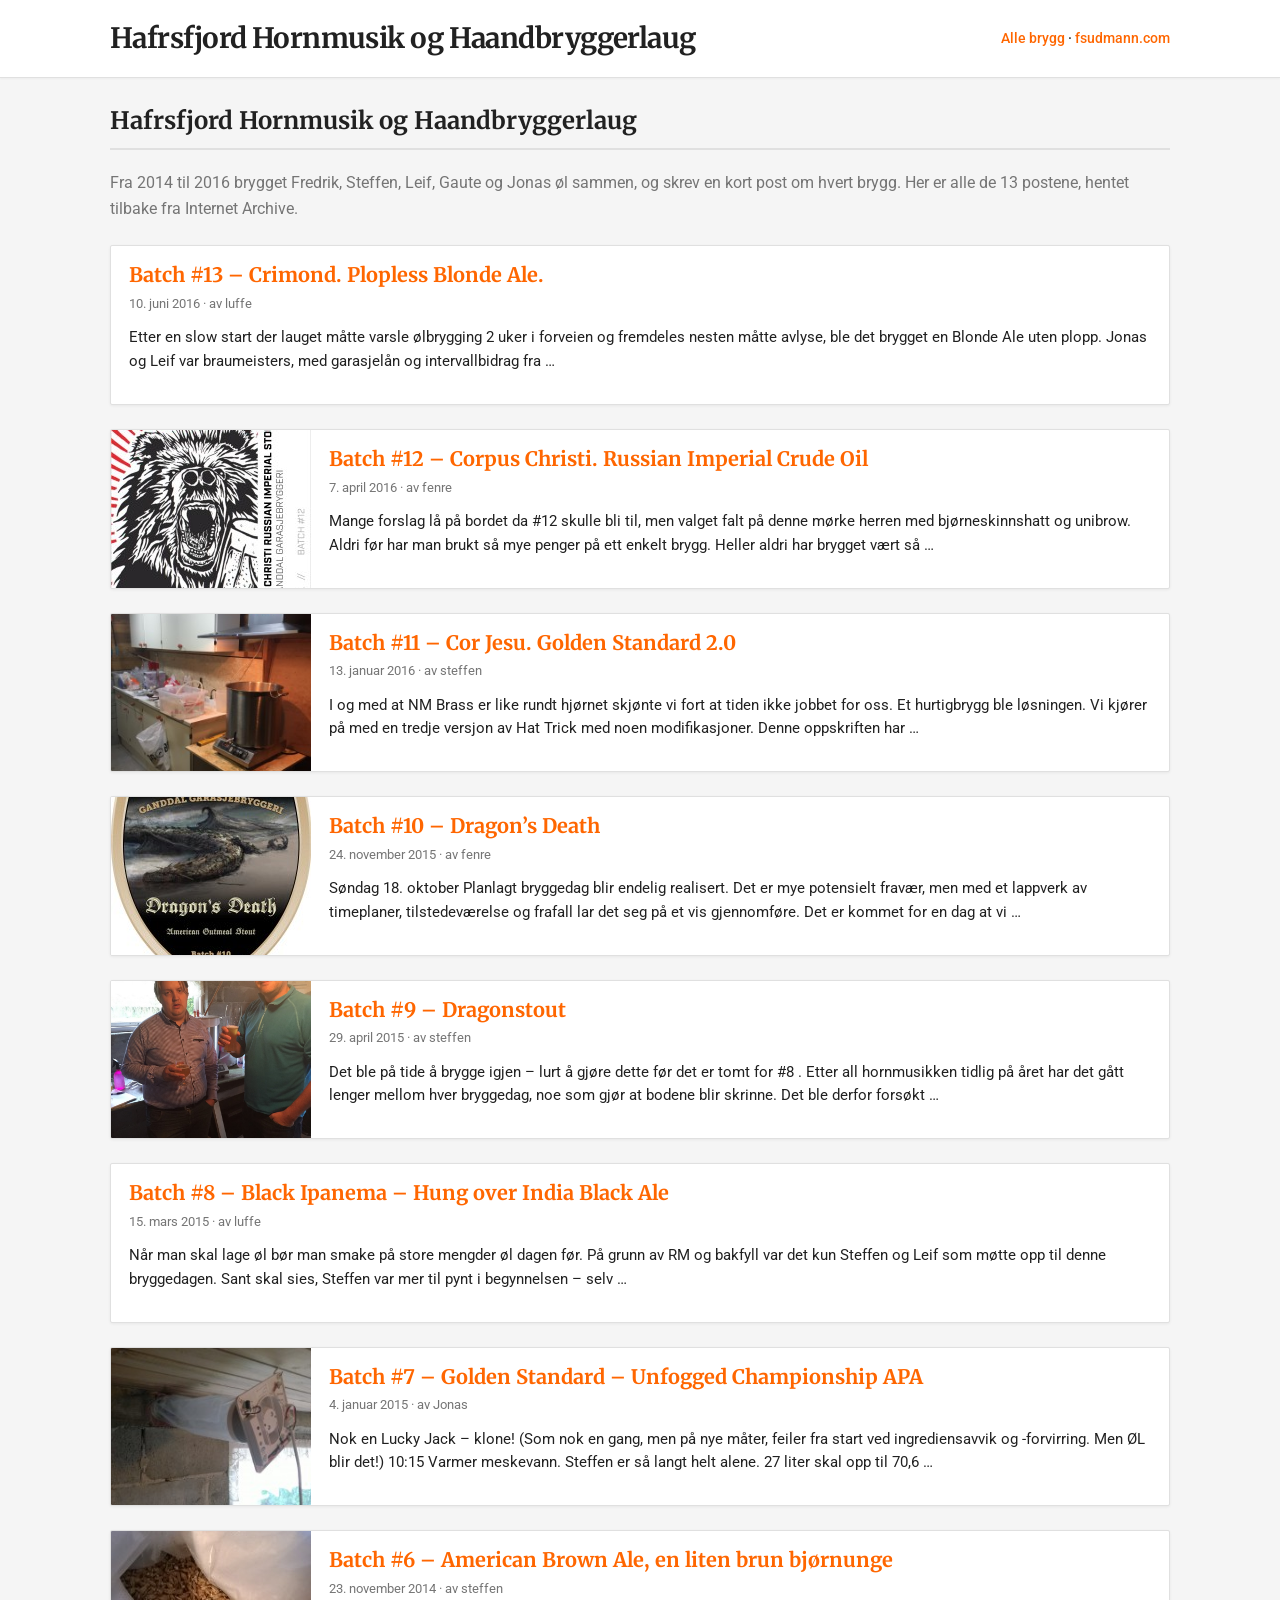
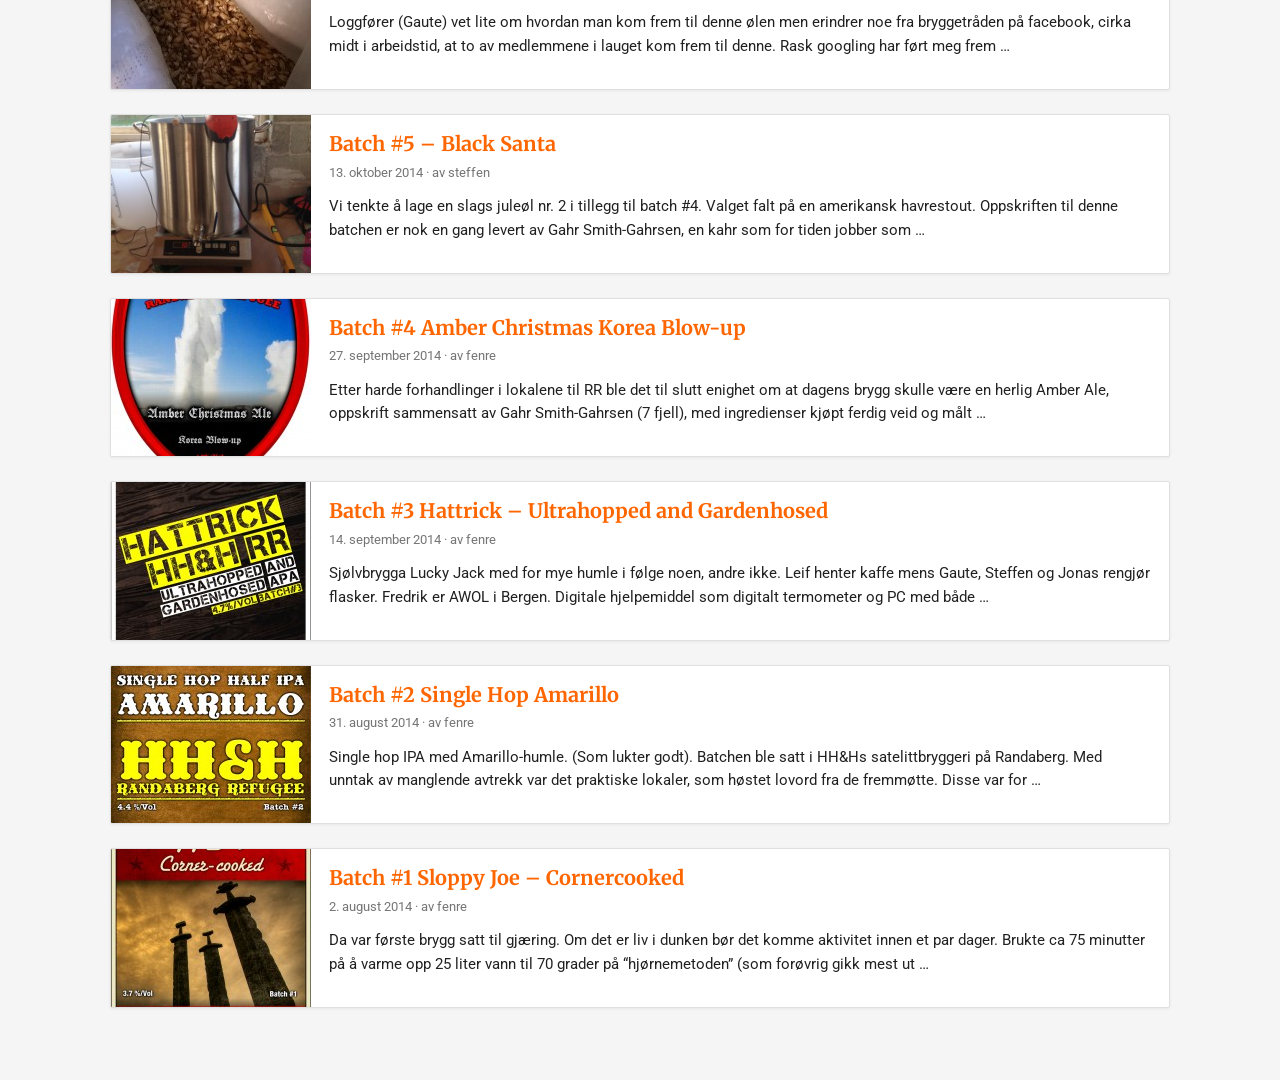
==== index.html @ 7d218923 "Bryggeloggen fra hhogh.no, hentet fra Internet Archive Co-Authored-By: Claude Opus 5.5 <noreply@anth" ====
<!DOCTYPE html>
<html lang="nb">
<head>
  <meta charset="utf-8">
  <meta name="viewport" content="width=device-width, initial-scale=1">
  <title>Hafrsfjord Hornmusik og Haandbryggerlaug</title>
  <meta name="description" content="Bryggeloggen til Hafrsfjord Hornmusik og Haandbryggerlaug, 13 brygg fra 2014 til 2016.">
  <link rel="canonical" href="https://hhogh.no/">
  <meta property="og:site_name" content="Hafrsfjord Hornmusik og Haandbryggerlaug">
  <meta property="og:title" content="Hafrsfjord Hornmusik og Haandbryggerlaug">
  <meta property="og:description" content="Bryggeloggen til Hafrsfjord Hornmusik og Haandbryggerlaug, 13 brygg fra 2014 til 2016.">
  <meta property="og:url" content="https://hhogh.no/">
  <link rel="preconnect" href="https://fonts.googleapis.com">
  <link rel="preconnect" href="https://fonts.gstatic.com" crossorigin>
  <link href="https://fonts.googleapis.com/css2?family=Merriweather:wght@700&family=Roboto:ital,wght@0,400;0,500;0,700;1,400&display=swap" rel="stylesheet">
  <link rel="stylesheet" href="/style.css">
</head>
<body class="theme-blogger">
  <header class="site-header">
    <div class="site-header__inner">
    <a class="site-title" href="/">Hafrsfjord Hornmusik og Haandbryggerlaug</a>
    <div class="site-header__right">
      <nav class="site-nav" aria-label="Primary"><a href="/">Alle brygg</a> · <a href="https://www.fsudmann.com/">fsudmann.com</a></nav>
    </div>
    </div>
  </header>
  <main class="site-main" id="main">
<script>
  var m = location.search.match(/[?&]p=(\d+)/), map = {"4": "/batch-01-sloppy-joe/", "8": "/batch-02-single-hop-amarillo/", "10": "/batch-03-hattrick/", "13": "/batch-04-amber-christmas/", "33": "/batch-05-black-santa/", "73": "/batch-06-american-brown-ale/", "89": "/batch-07-golden-standard/", "116": "/batch-08-black-ipanema/", "128": "/batch-09-dragonstout/", "141": "/batch-10-dragons-death/", "146": "/batch-11-cor-jesu/", "170": "/batch-12-corpus-christi/", "183": "/batch-13-crimond/"};
  if (m && map[m[1]]) location.replace(map[m[1]]);
</script>
<section class="blogger-feed">
  <h1 class="blogger-feed__heading">Hafrsfjord Hornmusik og Haandbryggerlaug</h1>
  <p class="hhogh-intro">Fra 2014 til 2016 brygget Fredrik, Steffen, Leif, Gaute og Jonas øl sammen, og skrev en kort post om hvert brygg. Her er alle de 13 postene, hentet tilbake fra Internet Archive.</p>
  <article class="post-card">
    <div class="post-card__body">
      <h2 class="post-card__title"><a href="/batch-13-crimond/">Batch #13 – Crimond. Plopless Blonde Ale.</a></h2>
      <p class="post-card__meta"><time datetime="2016-06-10T22:09:03+00:00">10. juni 2016</time> · av luffe</p>
      <p class="post-card__snippet">Etter en slow start der lauget måtte varsle ølbrygging 2 uker i forveien og fremdeles nesten måtte avlyse, ble det brygget en Blonde Ale uten plopp. Jonas og Leif var braumeisters, med garasjelån og intervallbidrag fra …</p>
    </div>
  </article>
  <article class="post-card post-card--with-thumb">
    <a class="post-card__thumb-link" href="/batch-12-corpus-christi/" tabindex="-1" aria-hidden="true">
      <img class="post-card__thumb" src="/batch-12-corpus-christi/media/label.jpeg" alt="" width="320" height="200" loading="lazy" decoding="async">
    </a>
    <div class="post-card__body">
      <h2 class="post-card__title"><a href="/batch-12-corpus-christi/">Batch #12 – Corpus Christi. Russian Imperial Crude Oil</a></h2>
      <p class="post-card__meta"><time datetime="2016-04-07T12:52:10+00:00">7. april 2016</time> · av fenre</p>
      <p class="post-card__snippet">Mange forslag lå på bordet da #12 skulle bli til, men valget falt på denne mørke herren med bjørneskinnshatt og unibrow. Aldri før har man brukt så mye penger på ett enkelt brygg. Heller aldri har brygget vært så …</p>
    </div>
  </article>
  <article class="post-card post-card--with-thumb">
    <a class="post-card__thumb-link" href="/batch-11-cor-jesu/" tabindex="-1" aria-hidden="true">
      <img class="post-card__thumb" src="/batch-11-cor-jesu/media/IMG_1876-e1453113432481.jpg" alt="" width="320" height="200" loading="lazy" decoding="async">
    </a>
    <div class="post-card__body">
      <h2 class="post-card__title"><a href="/batch-11-cor-jesu/">Batch #11 – Cor Jesu. Golden Standard 2.0</a></h2>
      <p class="post-card__meta"><time datetime="2016-01-13T22:43:35+00:00">13. januar 2016</time> · av steffen</p>
      <p class="post-card__snippet">I og med at NM Brass er like rundt hjørnet skjønte vi fort at tiden ikke jobbet for oss. Et hurtigbrygg ble løsningen. Vi kjører på med en tredje versjon av Hat Trick med noen modifikasjoner. Denne oppskriften har …</p>
    </div>
  </article>
  <article class="post-card post-card--with-thumb">
    <a class="post-card__thumb-link" href="/batch-10-dragons-death/" tabindex="-1" aria-hidden="true">
      <img class="post-card__thumb" src="/batch-10-dragons-death/media/dragons_death.jpeg" alt="" width="320" height="200" loading="lazy" decoding="async">
    </a>
    <div class="post-card__body">
      <h2 class="post-card__title"><a href="/batch-10-dragons-death/">Batch #10 – Dragon’s Death</a></h2>
      <p class="post-card__meta"><time datetime="2015-11-24T10:33:35+00:00">24. november 2015</time> · av fenre</p>
      <p class="post-card__snippet">Søndag 18. oktober Planlagt bryggedag blir endelig realisert. Det er mye potensielt fravær, men med et lappverk av timeplaner, tilstedeværelse og frafall lar det seg på et vis gjennomføre. Det er kommet for en dag at vi …</p>
    </div>
  </article>
  <article class="post-card post-card--with-thumb">
    <a class="post-card__thumb-link" href="/batch-09-dragonstout/" tabindex="-1" aria-hidden="true">
      <img class="post-card__thumb" src="/batch-09-dragonstout/media/IMG_0611.jpg" alt="" width="320" height="200" loading="lazy" decoding="async">
    </a>
    <div class="post-card__body">
      <h2 class="post-card__title"><a href="/batch-09-dragonstout/">Batch #9 – Dragonstout</a></h2>
      <p class="post-card__meta"><time datetime="2015-04-29T20:42:29+00:00">29. april 2015</time> · av steffen</p>
      <p class="post-card__snippet">Det ble på tide å brygge igjen – lurt å gjøre dette før det er tomt for #8 . Etter all hornmusikken tidlig på året har det gått lenger mellom hver bryggedag, noe som gjør at bodene blir skrinne. Det ble derfor forsøkt …</p>
    </div>
  </article>
  <article class="post-card">
    <div class="post-card__body">
      <h2 class="post-card__title"><a href="/batch-08-black-ipanema/">Batch #8 – Black Ipanema – Hung over India Black Ale</a></h2>
      <p class="post-card__meta"><time datetime="2015-03-15T13:12:38+00:00">15. mars 2015</time> · av luffe</p>
      <p class="post-card__snippet">Når man skal lage øl bør man smake på store mengder øl dagen før. På grunn av RM og bakfyll var det kun Steffen og Leif som møtte opp til denne bryggedagen. Sant skal sies, Steffen var mer til pynt i begynnelsen – selv …</p>
    </div>
  </article>
  <article class="post-card post-card--with-thumb">
    <a class="post-card__thumb-link" href="/batch-07-golden-standard/" tabindex="-1" aria-hidden="true">
      <img class="post-card__thumb" src="/batch-07-golden-standard/media/Avtrekk.jpg" alt="" width="320" height="200" loading="lazy" decoding="async">
    </a>
    <div class="post-card__body">
      <h2 class="post-card__title"><a href="/batch-07-golden-standard/">Batch #7 – Golden Standard – Unfogged Championship APA</a></h2>
      <p class="post-card__meta"><time datetime="2015-01-04T09:31:07+00:00">4. januar 2015</time> · av Jonas</p>
      <p class="post-card__snippet">Nok en Lucky Jack – klone! (Som nok en gang, men på nye måter, feiler fra start ved ingrediensavvik og -forvirring. Men ØL blir det!) 10:15 Varmer meskevann. Steffen er så langt helt alene. 27 liter skal opp til 70,6 …</p>
    </div>
  </article>
  <article class="post-card post-card--with-thumb">
    <a class="post-card__thumb-link" href="/batch-06-american-brown-ale/" tabindex="-1" aria-hidden="true">
      <img class="post-card__thumb" src="/batch-06-american-brown-ale/media/malt.jpg" alt="" width="320" height="200" loading="lazy" decoding="async">
    </a>
    <div class="post-card__body">
      <h2 class="post-card__title"><a href="/batch-06-american-brown-ale/">Batch #6 – American Brown Ale, en liten brun bjørnunge</a></h2>
      <p class="post-card__meta"><time datetime="2014-11-23T21:07:23+00:00">23. november 2014</time> · av steffen</p>
      <p class="post-card__snippet">Loggfører (Gaute) vet lite om hvordan man kom frem til denne ølen men erindrer noe fra bryggetråden på facebook, cirka midt i arbeidstid, at to av medlemmene i lauget kom frem til denne. Rask googling har ført meg frem …</p>
    </div>
  </article>
  <article class="post-card post-card--with-thumb">
    <a class="post-card__thumb-link" href="/batch-05-black-santa/" tabindex="-1" aria-hidden="true">
      <img class="post-card__thumb" src="/batch-05-black-santa/media/bilde-3-1-e1413370282871.jpg" alt="" width="320" height="200" loading="lazy" decoding="async">
    </a>
    <div class="post-card__body">
      <h2 class="post-card__title"><a href="/batch-05-black-santa/">Batch #5 – Black Santa</a></h2>
      <p class="post-card__meta"><time datetime="2014-10-13T11:59:19+00:00">13. oktober 2014</time> · av steffen</p>
      <p class="post-card__snippet">Vi tenkte å lage en slags juleøl nr. 2 i tillegg til batch #4. Valget falt på en amerikansk havrestout. Oppskriften til denne batchen er nok en gang levert av Gahr Smith-Gahrsen, en kahr som for tiden jobber som …</p>
    </div>
  </article>
  <article class="post-card post-card--with-thumb">
    <a class="post-card__thumb-link" href="/batch-04-amber-christmas/" tabindex="-1" aria-hidden="true">
      <img class="post-card__thumb" src="/batch-04-amber-christmas/media/BeerLabel_Batch04.jpg" alt="" width="320" height="200" loading="lazy" decoding="async">
    </a>
    <div class="post-card__body">
      <h2 class="post-card__title"><a href="/batch-04-amber-christmas/">Batch #4 Amber Christmas Korea Blow-up</a></h2>
      <p class="post-card__meta"><time datetime="2014-09-27T18:01:19+00:00">27. september 2014</time> · av fenre</p>
      <p class="post-card__snippet">Etter harde forhandlinger i lokalene til RR ble det til slutt enighet om at dagens brygg skulle være en herlig Amber Ale, oppskrift sammensatt av Gahr Smith-Gahrsen (7 fjell), med ingredienser kjøpt ferdig veid og målt …</p>
    </div>
  </article>
  <article class="post-card post-card--with-thumb">
    <a class="post-card__thumb-link" href="/batch-03-hattrick/" tabindex="-1" aria-hidden="true">
      <img class="post-card__thumb" src="/batch-03-hattrick/media/BeerLabel_Batch03.jpg" alt="" width="320" height="200" loading="lazy" decoding="async">
    </a>
    <div class="post-card__body">
      <h2 class="post-card__title"><a href="/batch-03-hattrick/">Batch #3 Hattrick – Ultrahopped and Gardenhosed</a></h2>
      <p class="post-card__meta"><time datetime="2014-09-14T18:00:22+00:00">14. september 2014</time> · av fenre</p>
      <p class="post-card__snippet">Sjølvbrygga Lucky Jack med for mye humle i følge noen, andre ikke. Leif henter kaffe mens Gaute, Steffen og Jonas rengjør flasker. Fredrik er AWOL i Bergen. Digitale hjelpemiddel som digitalt termometer og PC med både …</p>
    </div>
  </article>
  <article class="post-card post-card--with-thumb">
    <a class="post-card__thumb-link" href="/batch-02-single-hop-amarillo/" tabindex="-1" aria-hidden="true">
      <img class="post-card__thumb" src="/batch-02-single-hop-amarillo/media/BeerLabel_Batch02.jpg" alt="" width="320" height="200" loading="lazy" decoding="async">
    </a>
    <div class="post-card__body">
      <h2 class="post-card__title"><a href="/batch-02-single-hop-amarillo/">Batch #2 Single Hop Amarillo</a></h2>
      <p class="post-card__meta"><time datetime="2014-08-31T16:32:23+00:00">31. august 2014</time> · av fenre</p>
      <p class="post-card__snippet">Single hop IPA med Amarillo-humle. (Som lukter godt). Batchen ble satt i HH&amp;Hs satelittbryggeri på Randaberg. Med unntak av manglende avtrekk var det praktiske lokaler, som høstet lovord fra de fremmøtte. Disse var for …</p>
    </div>
  </article>
  <article class="post-card post-card--with-thumb">
    <a class="post-card__thumb-link" href="/batch-01-sloppy-joe/" tabindex="-1" aria-hidden="true">
      <img class="post-card__thumb" src="/batch-01-sloppy-joe/media/BeerLabel_Batch01.jpg" alt="" width="320" height="200" loading="lazy" decoding="async">
    </a>
    <div class="post-card__body">
      <h2 class="post-card__title"><a href="/batch-01-sloppy-joe/">Batch #1 Sloppy Joe – Cornercooked</a></h2>
      <p class="post-card__meta"><time datetime="2014-08-02T20:29:43+02:00">2. august 2014</time> · av fenre</p>
      <p class="post-card__snippet">Da var første brygg satt til gjæring. Om det er liv i dunken bør det komme aktivitet innen et par dager. Brukte ca 75 minutter på å varme opp 25 liter vann til 70 grader på “hjørnemetoden” (som forøvrig gikk mest ut …</p>
    </div>
  </article>
</section>
  </main>
</body>
</html>
---- style.css ----
/* Blogger-inspired layout (Contempo / classic): light, orange links, card feed */

.theme-blogger {
  color-scheme: light;
}

:root {
  --blogger-bg: #f5f5f5;
  --blogger-paper: #ffffff;
  --blogger-fg: #212121;
  --blogger-muted: #757575;
  --blogger-border: #e0e0e0;
  /* Classic Blogger link orange */
  --blogger-link: #ff6600;
  --blogger-link-hover: #e65100;
  --blogger-header-bg: #ffffff;
  --font-body: "Roboto", "Segoe UI", Arial, Helvetica, sans-serif;
  --font-heading: "Merriweather", Georgia, "Times New Roman", serif;
  line-height: 1.6;
  font-family: var(--font-body);
  font-size: 16px;
}

* {
  box-sizing: border-box;
}

.skip-link {
  position: absolute;
  left: -9999px;
  z-index: 999;
  padding: 0.5rem 1rem;
  background: var(--blogger-link);
  color: #fff;
  font-weight: 600;
  text-decoration: none;
  border-radius: 0 0 4px 0;
}

.skip-link:focus {
  left: 0;
  top: 0;
}

body {
  margin: 0;
  background: var(--blogger-bg);
  color: var(--blogger-fg);
}

/* ——— Header (white bar like Blogger) ——— */
.site-header {
  background: var(--blogger-header-bg);
  border-bottom: 1px solid var(--blogger-border);
  box-shadow: 0 1px 2px rgba(0, 0, 0, 0.04);
}

.site-header__inner {
  max-width: 1100px;
  margin: 0 auto;
  padding: 1rem 1.25rem;
  display: flex;
  align-items: center;
  justify-content: space-between;
  gap: 1rem;
  flex-wrap: wrap;
}

.site-title {
  font-family: var(--font-heading);
  font-weight: 700;
  font-size: clamp(1.35rem, 4vw, 1.75rem);
  text-decoration: none;
  color: var(--blogger-fg);
  letter-spacing: -0.02em;
}

.site-title:hover {
  color: var(--blogger-link);
}

.site-header__right {
  display: flex;
  flex-wrap: wrap;
  align-items: center;
  gap: 0.75rem 1.25rem;
}

.lang-switch {
  margin: 0;
  font-size: 0.875rem;
}

.lang-switch__link {
  font-weight: 600;
  color: var(--blogger-link);
  text-decoration: none;
  padding: 0.25rem 0.6rem;
  border: 1px solid var(--blogger-border);
  border-radius: 2px;
  background: var(--blogger-paper);
}

.lang-switch__link:hover {
  background: #fff8f0;
  border-color: var(--blogger-link);
}

.site-nav {
  font-size: 0.9rem;
  font-weight: 500;
}

.site-nav a {
  color: var(--blogger-link);
  text-decoration: none;
}

.site-nav a:hover {
  text-decoration: underline;
  color: var(--blogger-link-hover);
}

/* ——— Main column ——— */
.site-main {
  max-width: 1100px;
  margin: 0 auto;
  padding: 1.5rem 1.25rem 3rem;
}

/* ——— Home: Blogger-style feed cards ——— */
.blogger-feed__heading {
  font-family: var(--font-heading);
  font-weight: 700;
  font-size: 1.5rem;
  margin: 0 0 1.25rem;
  color: var(--blogger-fg);
  border-bottom: 2px solid var(--blogger-border);
  padding-bottom: 0.5rem;
}

.post-card {
  display: grid;
  grid-template-columns: minmax(0, 1fr);
  gap: 0;
  background: var(--blogger-paper);
  border: 1px solid var(--blogger-border);
  border-radius: 2px;
  margin-bottom: 1.5rem;
  box-shadow: 0 1px 3px rgba(0, 0, 0, 0.06);
  overflow: hidden;
}

@media (min-width: 600px) {
  .post-card--with-thumb {
    grid-template-columns: 200px minmax(0, 1fr);
  }
}

.post-card__thumb-link {
  display: block;
  line-height: 0;
  background: #eee;
}

.post-card__thumb {
  width: 100%;
  height: 100%;
  min-height: 140px;
  max-height: 220px;
  object-fit: cover;
  aspect-ratio: 16 / 10;
}

.post-card__body {
  padding: 1rem 1.15rem 1.15rem;
}

.post-card__title {
  font-family: var(--font-heading);
  font-size: 1.25rem;
  font-weight: 700;
  line-height: 1.3;
  margin: 0 0 0.35rem;
}

.post-card__title a {
  color: var(--blogger-link);
  text-decoration: none;
}

.post-card__title a:hover {
  color: var(--blogger-link-hover);
  text-decoration: underline;
}

.post-card__meta {
  margin: 0 0 0.75rem;
  font-size: 0.8rem;
  color: var(--blogger-muted);
}

.post-card__snippet {
  margin: 0 0 0.75rem;
  font-size: 0.95rem;
  color: var(--blogger-fg);
  line-height: 1.55;
}

.post-card__footer {
  margin: 0;
}

.post-card__read-more {
  display: inline-block;
  font-weight: 700;
  font-size: 0.9rem;
  color: var(--blogger-link);
  text-decoration: none;
}

.post-card__read-more:hover {
  color: var(--blogger-link-hover);
  text-decoration: underline;
}

/* ——— Single post (white “paper” on gray like Blogger) ——— */
.blogger-post {
  background: var(--blogger-paper);
  border: 1px solid var(--blogger-border);
  border-radius: 2px;
  padding: 1.35rem 1.5rem 2rem;
  box-shadow: 0 1px 3px rgba(0, 0, 0, 0.06);
}

.post__header {
  margin-bottom: 1.5rem;
  padding-bottom: 1rem;
  border-bottom: 1px solid var(--blogger-border);
}

.post__title {
  font-family: var(--font-heading);
  font-size: clamp(1.5rem, 4vw, 2rem);
  line-height: 1.25;
  margin: 0 0 0.5rem;
  color: var(--blogger-fg);
}

.post__meta {
  margin: 0;
  font-size: 0.875rem;
  color: var(--blogger-muted);
}

.post__body {
  font-size: 1rem;
  line-height: 1.65;
}

.post__body :first-child {
  margin-top: 0;
}

.post__body h2,
.post__body h3 {
  font-family: var(--font-heading);
  font-weight: 700;
  margin: 1.5rem 0 0.5rem;
  color: var(--blogger-fg);
}

.post__body h2 {
  font-size: 1.35rem;
}

.post__body h3 {
  font-size: 1.15rem;
}

.post__body p {
  margin: 0.75rem 0;
}

.post__body ul {
  margin: 0.75rem 0;
  padding-left: 1.35rem;
}

.post__body li {
  margin: 0.25rem 0;
}

.post__body img {
  max-width: 100%;
  height: auto;
  border-radius: 2px;
  box-shadow: 0 1px 4px rgba(0, 0, 0, 0.08);
}

.post__body a {
  color: var(--blogger-link);
  font-weight: 500;
}

.post__body a:hover {
  color: var(--blogger-link-hover);
}

/* ——— Hafrsfjord Hornmusik og Haandbryggerlaug ——— */
.hhogh-intro { margin: 0 0 1.5rem; color: var(--blogger-muted); }
.hhogh-label { max-width: 320px; }
.hhogh-video { width: 100%; max-width: 580px; }
.hhogh-comments { margin-top: 2rem; padding-top: 1rem; border-top: 1px solid var(--blogger-border); }
.hhogh-comments h2 { font-family: var(--font-heading); font-size: 1.15rem; }
.hhogh-comment { margin: 1rem 0; }
.hhogh-comment--reply { margin-left: 1.5rem; }
.hhogh-comment__meta { margin: 0; font-size: 0.875rem; color: var(--blogger-muted); }
.hhogh-pager { display: flex; justify-content: space-between; gap: 1rem; margin-top: 2rem; font-size: 0.875rem; }
.post__body::after { content: ""; display: table; clear: both; }
.post__body .alignleft { float: left; max-width: 45%; height: auto; margin: 0.25rem 1rem 0.5rem 0; }
.post__body .alignright { float: right; max-width: 45%; height: auto; margin: 0.25rem 0 0.5rem 1rem; }
.post__body .aligncenter { display: block; margin: 0.75rem auto; }
@media (max-width: 600px) {
  .post__body .alignleft, .post__body .alignright { float: none; display: block; max-width: 100%; margin: 0.75rem 0; }
}
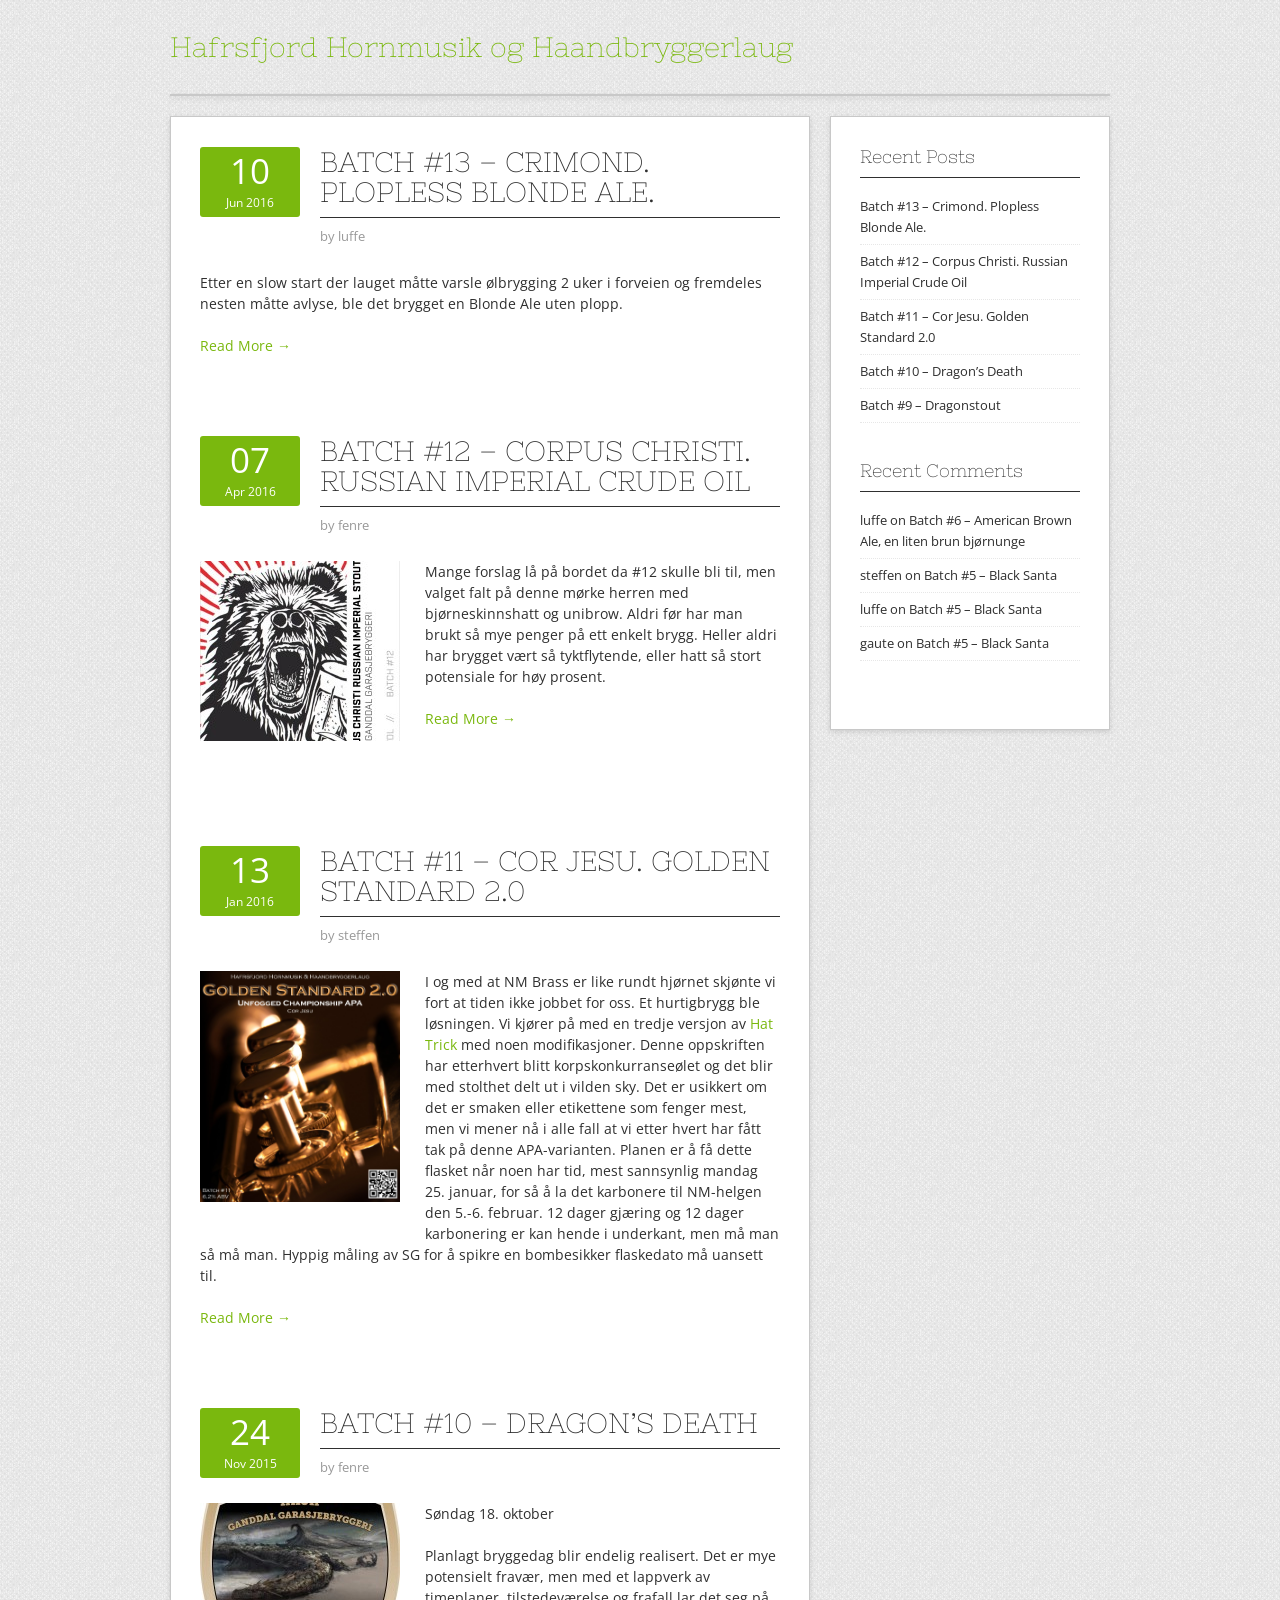
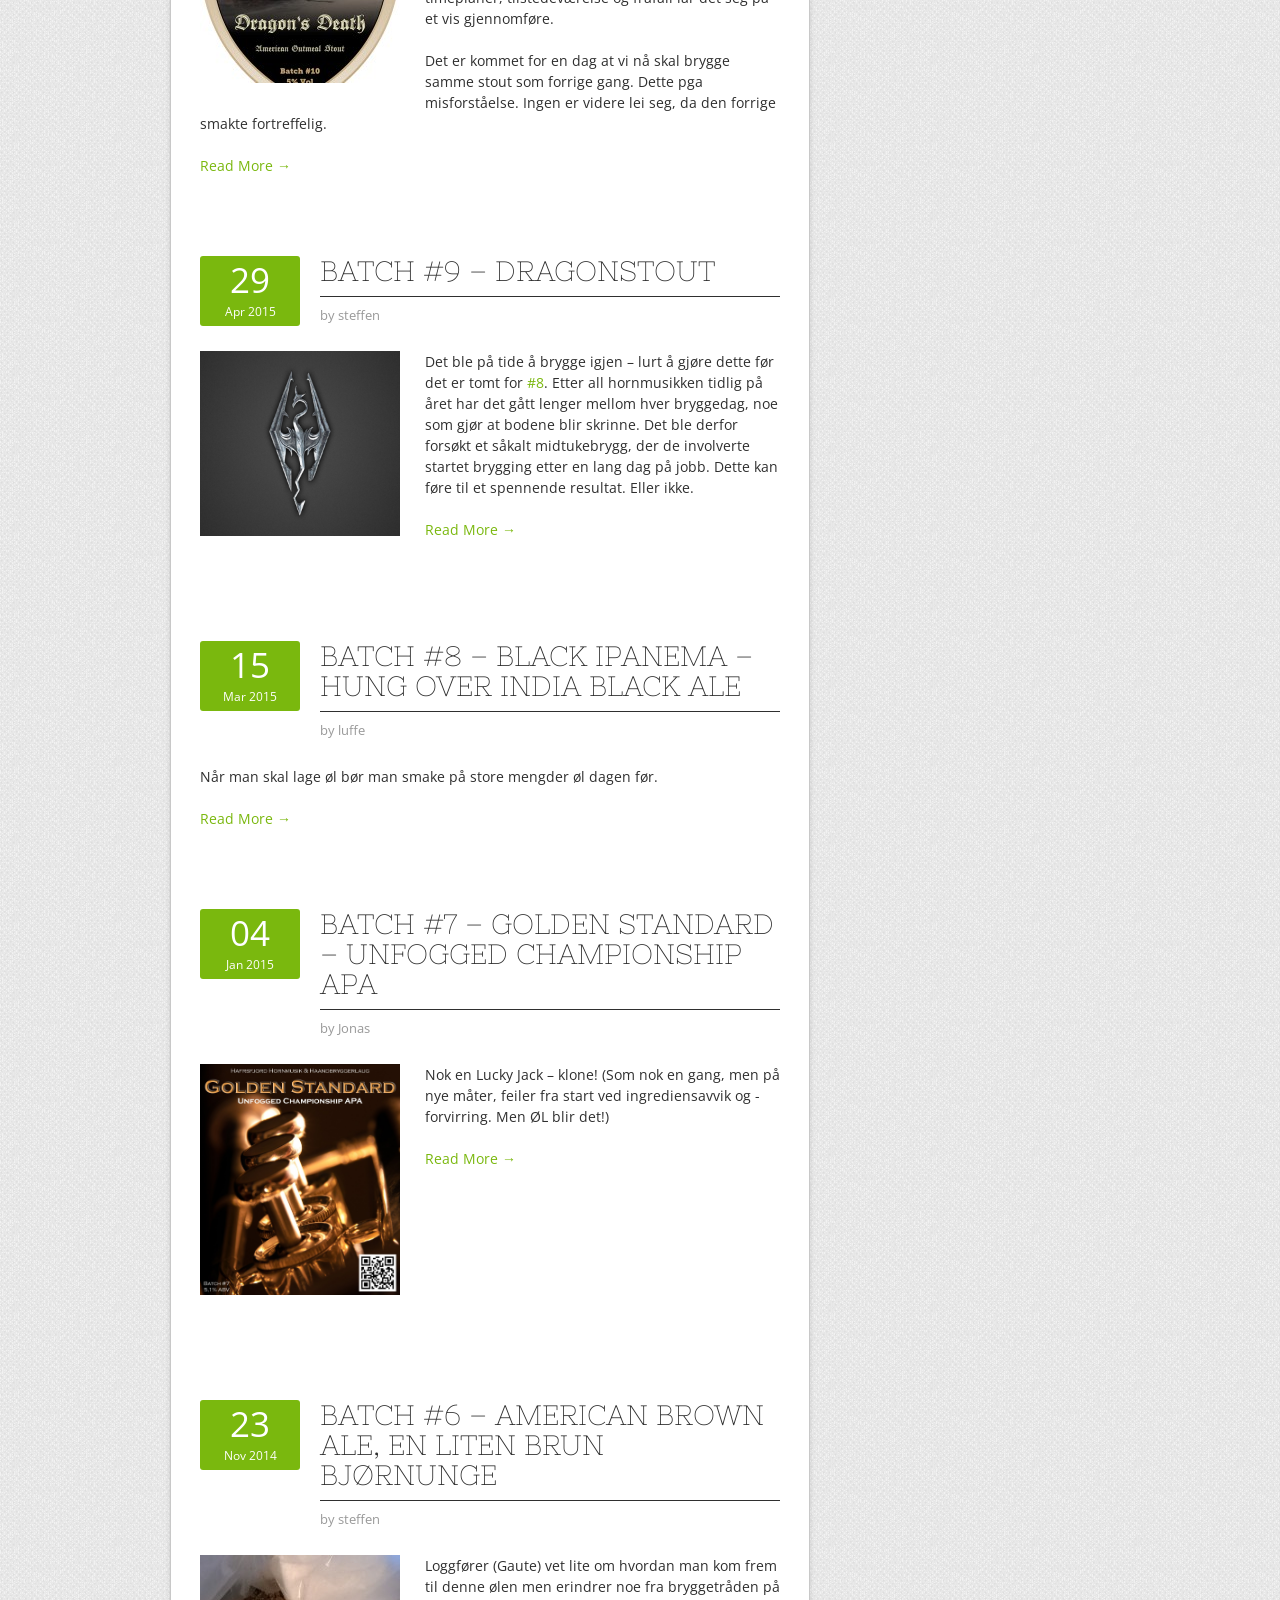
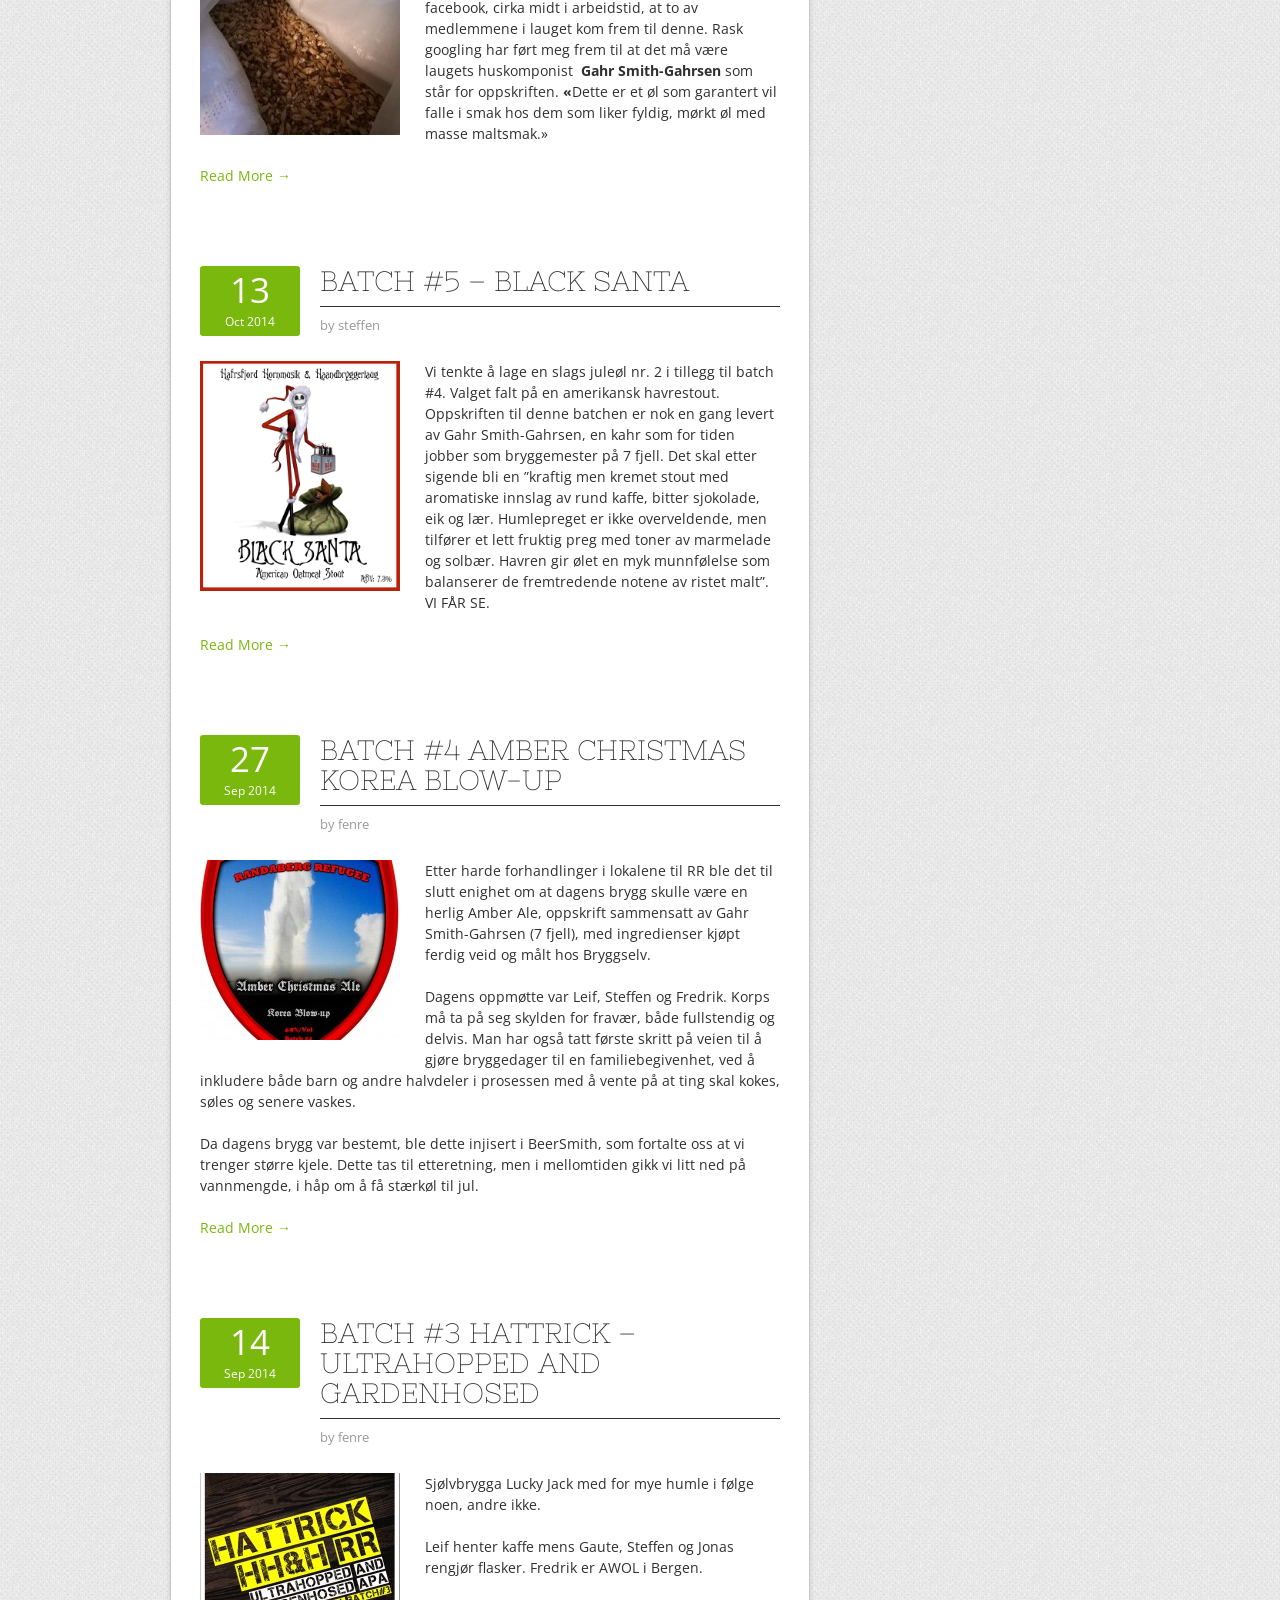
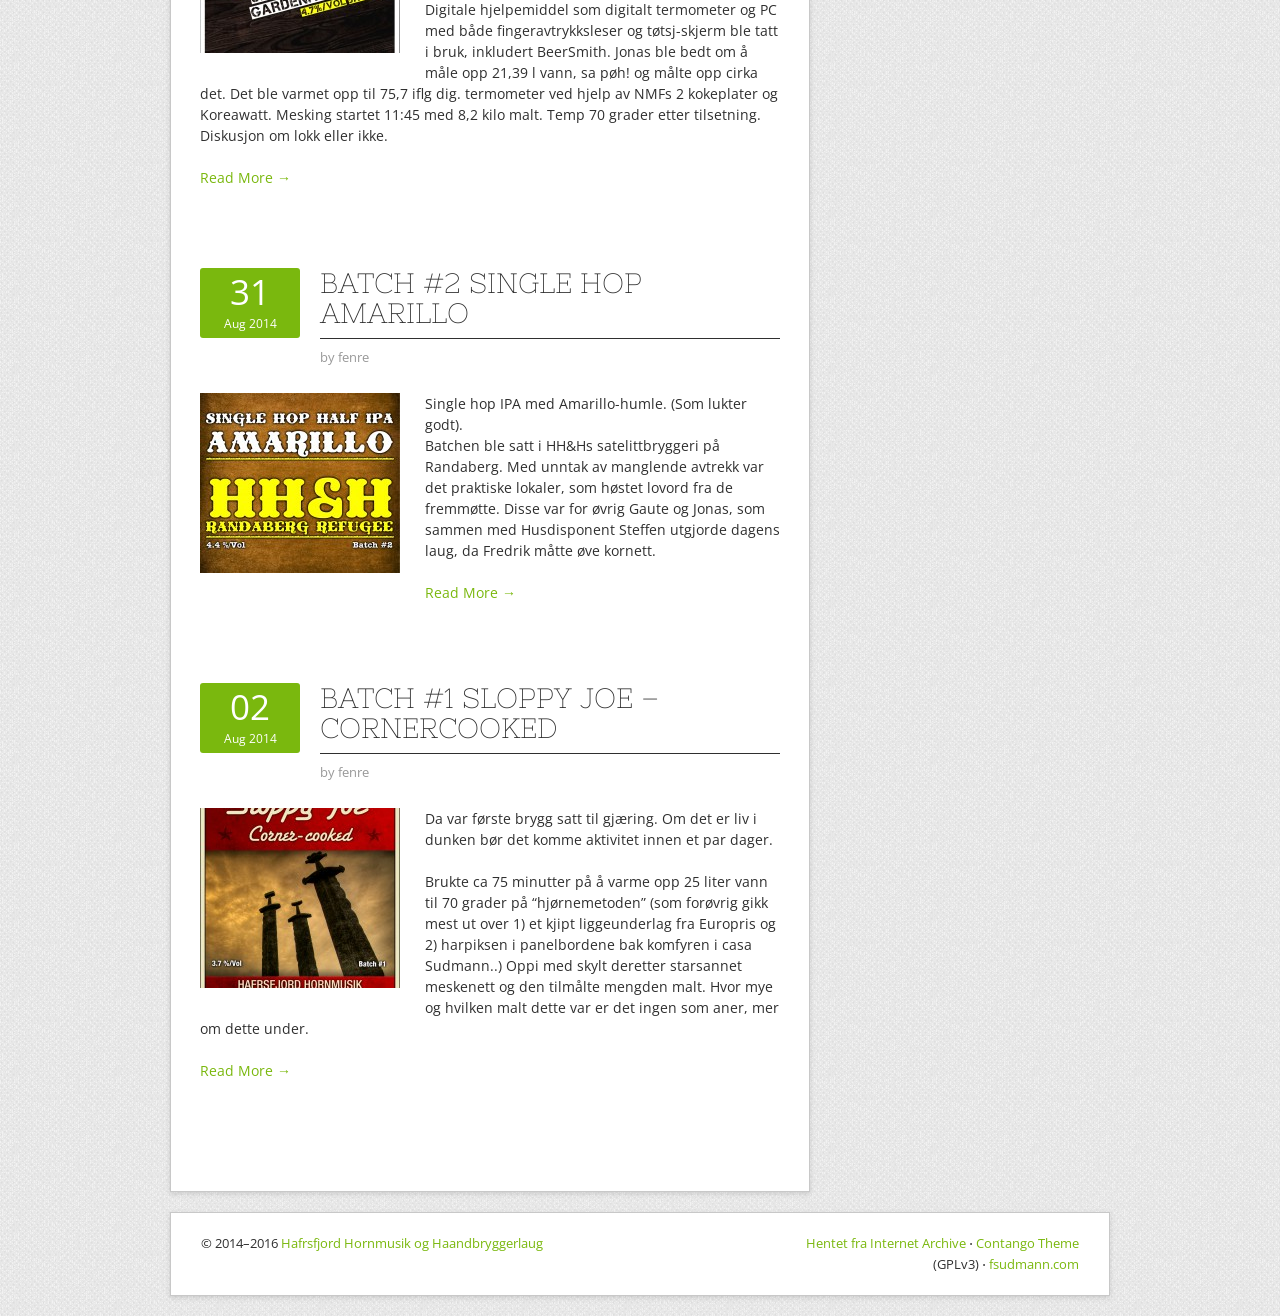
==== commit 5aa96b29: "Originalt utseende: Contango-temaet, datoblokker, sidekolonne og utdrag på forsiden Co-Authored-By: " ====
--- a/index.html
+++ b/index.html
@@ -1,162 +1,299 @@
 <!DOCTYPE html>
 <html lang="nb">
 <head>
-  <meta charset="utf-8">
-  <meta name="viewport" content="width=device-width, initial-scale=1">
-  <title>Hafrsfjord Hornmusik og Haandbryggerlaug</title>
-  <meta name="description" content="Bryggeloggen til Hafrsfjord Hornmusik og Haandbryggerlaug, 13 brygg fra 2014 til 2016.">
-  <link rel="canonical" href="https://hhogh.no/">
-  <meta property="og:site_name" content="Hafrsfjord Hornmusik og Haandbryggerlaug">
-  <meta property="og:title" content="Hafrsfjord Hornmusik og Haandbryggerlaug">
-  <meta property="og:description" content="Bryggeloggen til Hafrsfjord Hornmusik og Haandbryggerlaug, 13 brygg fra 2014 til 2016.">
-  <meta property="og:url" content="https://hhogh.no/">
-  <link rel="preconnect" href="https://fonts.googleapis.com">
-  <link rel="preconnect" href="https://fonts.gstatic.com" crossorigin>
-  <link href="https://fonts.googleapis.com/css2?family=Merriweather:wght@700&family=Roboto:ital,wght@0,400;0,500;0,700;1,400&display=swap" rel="stylesheet">
-  <link rel="stylesheet" href="/style.css">
+<meta charset="utf-8">
+<meta name="viewport" content="width=device-width, initial-scale=1">
+<title>Hafrsfjord Hornmusik og Haandbryggerlaug</title>
+<meta name="description" content="Bryggeloggen til Hafrsfjord Hornmusik og Haandbryggerlaug, 13 brygg fra 2014 til 2016.">
+<link rel="canonical" href="https://hhogh.no/">
+<meta property="og:site_name" content="Hafrsfjord Hornmusik og Haandbryggerlaug">
+<meta property="og:title" content="Hafrsfjord Hornmusik og Haandbryggerlaug">
+<meta property="og:description" content="Bryggeloggen til Hafrsfjord Hornmusik og Haandbryggerlaug, 13 brygg fra 2014 til 2016.">
+<meta property="og:url" content="https://hhogh.no/">
+<link href="https://fonts.googleapis.com/css?family=Open+Sans%7CNixie+One&display=swap" rel="stylesheet">
+<link rel="stylesheet" href="theme/960.css">
+<link rel="stylesheet" href="theme/contango.css">
+<link rel="stylesheet" href="theme/hhogh.css">
 </head>
-<body class="theme-blogger">
-  <header class="site-header">
-    <div class="site-header__inner">
-    <a class="site-title" href="/">Hafrsfjord Hornmusik og Haandbryggerlaug</a>
-    <div class="site-header__right">
-      <nav class="site-nav" aria-label="Primary"><a href="/">Alle brygg</a> · <a href="https://www.fsudmann.com/">fsudmann.com</a></nav>
-    </div>
+<body class="custom-background">
+<div id="page" class="wrapper hfeed site">
+  <header id="masthead" class="site-header">
+    <div class="container_16 clearfix">
+      <div class="grid_16">
+        <div id="headimg">
+          <div id="logo-text">
+            <span class="site-name"><a href="" rel="home">Hafrsfjord Hornmusik og Haandbryggerlaug</a></span>
+          </div>
+        </div>
+      </div>
     </div>
   </header>
-  <main class="site-main" id="main">
+  <div class="container_16 clearfix">
+    <nav id="site-navigation" class="grid_16 main-navigation"><div class="menu clearfix"></div></nav>
+  </div>
+  <div id="content" class="site-content clearfix">
+    <div class="container_16 clearfix">
+      <div class="grid_11">
+        <div id="primary" class="content-area">
+          <main id="main" class="site-main">
 <script>
-  var m = location.search.match(/[?&]p=(\d+)/), map = {"4": "/batch-01-sloppy-joe/", "8": "/batch-02-single-hop-amarillo/", "10": "/batch-03-hattrick/", "13": "/batch-04-amber-christmas/", "33": "/batch-05-black-santa/", "73": "/batch-06-american-brown-ale/", "89": "/batch-07-golden-standard/", "116": "/batch-08-black-ipanema/", "128": "/batch-09-dragonstout/", "141": "/batch-10-dragons-death/", "146": "/batch-11-cor-jesu/", "170": "/batch-12-corpus-christi/", "183": "/batch-13-crimond/"};
+  var m = location.search.match(/[?&]p=(\d+)/), map = {"4": "batch-01-sloppy-joe/", "8": "batch-02-single-hop-amarillo/", "10": "batch-03-hattrick/", "13": "batch-04-amber-christmas/", "33": "batch-05-black-santa/", "73": "batch-06-american-brown-ale/", "89": "batch-07-golden-standard/", "116": "batch-08-black-ipanema/", "128": "batch-09-dragonstout/", "141": "batch-10-dragons-death/", "146": "batch-11-cor-jesu/", "170": "batch-12-corpus-christi/", "183": "batch-13-crimond/"};
   if (m && map[m[1]]) location.replace(map[m[1]]);
 </script>
-<section class="blogger-feed">
-  <h1 class="blogger-feed__heading">Hafrsfjord Hornmusik og Haandbryggerlaug</h1>
-  <p class="hhogh-intro">Fra 2014 til 2016 brygget Fredrik, Steffen, Leif, Gaute og Jonas øl sammen, og skrev en kort post om hvert brygg. Her er alle de 13 postene, hentet tilbake fra Internet Archive.</p>
-  <article class="post-card">
-    <div class="post-card__body">
-      <h2 class="post-card__title"><a href="/batch-13-crimond/">Batch #13 – Crimond. Plopless Blonde Ale.</a></h2>
-      <p class="post-card__meta"><time datetime="2016-06-10T22:09:03+00:00">10. juni 2016</time> · av luffe</p>
-      <p class="post-card__snippet">Etter en slow start der lauget måtte varsle ølbrygging 2 uker i forveien og fremdeles nesten måtte avlyse, ble det brygget en Blonde Ale uten plopp. Jonas og Leif var braumeisters, med garasjelån og intervallbidrag fra …</p>
-    </div>
-  </article>
-  <article class="post-card post-card--with-thumb">
-    <a class="post-card__thumb-link" href="/batch-12-corpus-christi/" tabindex="-1" aria-hidden="true">
-      <img class="post-card__thumb" src="/batch-12-corpus-christi/media/label.jpeg" alt="" width="320" height="200" loading="lazy" decoding="async">
-    </a>
-    <div class="post-card__body">
-      <h2 class="post-card__title"><a href="/batch-12-corpus-christi/">Batch #12 – Corpus Christi. Russian Imperial Crude Oil</a></h2>
-      <p class="post-card__meta"><time datetime="2016-04-07T12:52:10+00:00">7. april 2016</time> · av fenre</p>
-      <p class="post-card__snippet">Mange forslag lå på bordet da #12 skulle bli til, men valget falt på denne mørke herren med bjørneskinnshatt og unibrow. Aldri før har man brukt så mye penger på ett enkelt brygg. Heller aldri har brygget vært så …</p>
-    </div>
-  </article>
-  <article class="post-card post-card--with-thumb">
-    <a class="post-card__thumb-link" href="/batch-11-cor-jesu/" tabindex="-1" aria-hidden="true">
-      <img class="post-card__thumb" src="/batch-11-cor-jesu/media/IMG_1876-e1453113432481.jpg" alt="" width="320" height="200" loading="lazy" decoding="async">
-    </a>
-    <div class="post-card__body">
-      <h2 class="post-card__title"><a href="/batch-11-cor-jesu/">Batch #11 – Cor Jesu. Golden Standard 2.0</a></h2>
-      <p class="post-card__meta"><time datetime="2016-01-13T22:43:35+00:00">13. januar 2016</time> · av steffen</p>
-      <p class="post-card__snippet">I og med at NM Brass er like rundt hjørnet skjønte vi fort at tiden ikke jobbet for oss. Et hurtigbrygg ble løsningen. Vi kjører på med en tredje versjon av Hat Trick med noen modifikasjoner. Denne oppskriften har …</p>
-    </div>
-  </article>
-  <article class="post-card post-card--with-thumb">
-    <a class="post-card__thumb-link" href="/batch-10-dragons-death/" tabindex="-1" aria-hidden="true">
-      <img class="post-card__thumb" src="/batch-10-dragons-death/media/dragons_death.jpeg" alt="" width="320" height="200" loading="lazy" decoding="async">
-    </a>
-    <div class="post-card__body">
-      <h2 class="post-card__title"><a href="/batch-10-dragons-death/">Batch #10 – Dragon’s Death</a></h2>
-      <p class="post-card__meta"><time datetime="2015-11-24T10:33:35+00:00">24. november 2015</time> · av fenre</p>
-      <p class="post-card__snippet">Søndag 18. oktober Planlagt bryggedag blir endelig realisert. Det er mye potensielt fravær, men med et lappverk av timeplaner, tilstedeværelse og frafall lar det seg på et vis gjennomføre. Det er kommet for en dag at vi …</p>
-    </div>
-  </article>
-  <article class="post-card post-card--with-thumb">
-    <a class="post-card__thumb-link" href="/batch-09-dragonstout/" tabindex="-1" aria-hidden="true">
-      <img class="post-card__thumb" src="/batch-09-dragonstout/media/IMG_0611.jpg" alt="" width="320" height="200" loading="lazy" decoding="async">
-    </a>
-    <div class="post-card__body">
-      <h2 class="post-card__title"><a href="/batch-09-dragonstout/">Batch #9 – Dragonstout</a></h2>
-      <p class="post-card__meta"><time datetime="2015-04-29T20:42:29+00:00">29. april 2015</time> · av steffen</p>
-      <p class="post-card__snippet">Det ble på tide å brygge igjen – lurt å gjøre dette før det er tomt for #8 . Etter all hornmusikken tidlig på året har det gått lenger mellom hver bryggedag, noe som gjør at bodene blir skrinne. Det ble derfor forsøkt …</p>
-    </div>
-  </article>
-  <article class="post-card">
-    <div class="post-card__body">
-      <h2 class="post-card__title"><a href="/batch-08-black-ipanema/">Batch #8 – Black Ipanema – Hung over India Black Ale</a></h2>
-      <p class="post-card__meta"><time datetime="2015-03-15T13:12:38+00:00">15. mars 2015</time> · av luffe</p>
-      <p class="post-card__snippet">Når man skal lage øl bør man smake på store mengder øl dagen før. På grunn av RM og bakfyll var det kun Steffen og Leif som møtte opp til denne bryggedagen. Sant skal sies, Steffen var mer til pynt i begynnelsen – selv …</p>
-    </div>
-  </article>
-  <article class="post-card post-card--with-thumb">
-    <a class="post-card__thumb-link" href="/batch-07-golden-standard/" tabindex="-1" aria-hidden="true">
-      <img class="post-card__thumb" src="/batch-07-golden-standard/media/Avtrekk.jpg" alt="" width="320" height="200" loading="lazy" decoding="async">
-    </a>
-    <div class="post-card__body">
-      <h2 class="post-card__title"><a href="/batch-07-golden-standard/">Batch #7 – Golden Standard – Unfogged Championship APA</a></h2>
-      <p class="post-card__meta"><time datetime="2015-01-04T09:31:07+00:00">4. januar 2015</time> · av Jonas</p>
-      <p class="post-card__snippet">Nok en Lucky Jack – klone! (Som nok en gang, men på nye måter, feiler fra start ved ingrediensavvik og -forvirring. Men ØL blir det!) 10:15 Varmer meskevann. Steffen er så langt helt alene. 27 liter skal opp til 70,6 …</p>
-    </div>
-  </article>
-  <article class="post-card post-card--with-thumb">
-    <a class="post-card__thumb-link" href="/batch-06-american-brown-ale/" tabindex="-1" aria-hidden="true">
-      <img class="post-card__thumb" src="/batch-06-american-brown-ale/media/malt.jpg" alt="" width="320" height="200" loading="lazy" decoding="async">
-    </a>
-    <div class="post-card__body">
-      <h2 class="post-card__title"><a href="/batch-06-american-brown-ale/">Batch #6 – American Brown Ale, en liten brun bjørnunge</a></h2>
-      <p class="post-card__meta"><time datetime="2014-11-23T21:07:23+00:00">23. november 2014</time> · av steffen</p>
-      <p class="post-card__snippet">Loggfører (Gaute) vet lite om hvordan man kom frem til denne ølen men erindrer noe fra bryggetråden på facebook, cirka midt i arbeidstid, at to av medlemmene i lauget kom frem til denne. Rask googling har ført meg frem …</p>
-    </div>
-  </article>
-  <article class="post-card post-card--with-thumb">
-    <a class="post-card__thumb-link" href="/batch-05-black-santa/" tabindex="-1" aria-hidden="true">
-      <img class="post-card__thumb" src="/batch-05-black-santa/media/bilde-3-1-e1413370282871.jpg" alt="" width="320" height="200" loading="lazy" decoding="async">
-    </a>
-    <div class="post-card__body">
-      <h2 class="post-card__title"><a href="/batch-05-black-santa/">Batch #5 – Black Santa</a></h2>
-      <p class="post-card__meta"><time datetime="2014-10-13T11:59:19+00:00">13. oktober 2014</time> · av steffen</p>
-      <p class="post-card__snippet">Vi tenkte å lage en slags juleøl nr. 2 i tillegg til batch #4. Valget falt på en amerikansk havrestout. Oppskriften til denne batchen er nok en gang levert av Gahr Smith-Gahrsen, en kahr som for tiden jobber som …</p>
-    </div>
-  </article>
-  <article class="post-card post-card--with-thumb">
-    <a class="post-card__thumb-link" href="/batch-04-amber-christmas/" tabindex="-1" aria-hidden="true">
-      <img class="post-card__thumb" src="/batch-04-amber-christmas/media/BeerLabel_Batch04.jpg" alt="" width="320" height="200" loading="lazy" decoding="async">
-    </a>
-    <div class="post-card__body">
-      <h2 class="post-card__title"><a href="/batch-04-amber-christmas/">Batch #4 Amber Christmas Korea Blow-up</a></h2>
-      <p class="post-card__meta"><time datetime="2014-09-27T18:01:19+00:00">27. september 2014</time> · av fenre</p>
-      <p class="post-card__snippet">Etter harde forhandlinger i lokalene til RR ble det til slutt enighet om at dagens brygg skulle være en herlig Amber Ale, oppskrift sammensatt av Gahr Smith-Gahrsen (7 fjell), med ingredienser kjøpt ferdig veid og målt …</p>
-    </div>
-  </article>
-  <article class="post-card post-card--with-thumb">
-    <a class="post-card__thumb-link" href="/batch-03-hattrick/" tabindex="-1" aria-hidden="true">
-      <img class="post-card__thumb" src="/batch-03-hattrick/media/BeerLabel_Batch03.jpg" alt="" width="320" height="200" loading="lazy" decoding="async">
-    </a>
-    <div class="post-card__body">
-      <h2 class="post-card__title"><a href="/batch-03-hattrick/">Batch #3 Hattrick – Ultrahopped and Gardenhosed</a></h2>
-      <p class="post-card__meta"><time datetime="2014-09-14T18:00:22+00:00">14. september 2014</time> · av fenre</p>
-      <p class="post-card__snippet">Sjølvbrygga Lucky Jack med for mye humle i følge noen, andre ikke. Leif henter kaffe mens Gaute, Steffen og Jonas rengjør flasker. Fredrik er AWOL i Bergen. Digitale hjelpemiddel som digitalt termometer og PC med både …</p>
-    </div>
-  </article>
-  <article class="post-card post-card--with-thumb">
-    <a class="post-card__thumb-link" href="/batch-02-single-hop-amarillo/" tabindex="-1" aria-hidden="true">
-      <img class="post-card__thumb" src="/batch-02-single-hop-amarillo/media/BeerLabel_Batch02.jpg" alt="" width="320" height="200" loading="lazy" decoding="async">
-    </a>
-    <div class="post-card__body">
-      <h2 class="post-card__title"><a href="/batch-02-single-hop-amarillo/">Batch #2 Single Hop Amarillo</a></h2>
-      <p class="post-card__meta"><time datetime="2014-08-31T16:32:23+00:00">31. august 2014</time> · av fenre</p>
-      <p class="post-card__snippet">Single hop IPA med Amarillo-humle. (Som lukter godt). Batchen ble satt i HH&amp;Hs satelittbryggeri på Randaberg. Med unntak av manglende avtrekk var det praktiske lokaler, som høstet lovord fra de fremmøtte. Disse var for …</p>
-    </div>
-  </article>
-  <article class="post-card post-card--with-thumb">
-    <a class="post-card__thumb-link" href="/batch-01-sloppy-joe/" tabindex="-1" aria-hidden="true">
-      <img class="post-card__thumb" src="/batch-01-sloppy-joe/media/BeerLabel_Batch01.jpg" alt="" width="320" height="200" loading="lazy" decoding="async">
-    </a>
-    <div class="post-card__body">
-      <h2 class="post-card__title"><a href="/batch-01-sloppy-joe/">Batch #1 Sloppy Joe – Cornercooked</a></h2>
-      <p class="post-card__meta"><time datetime="2014-08-02T20:29:43+02:00">2. august 2014</time> · av fenre</p>
-      <p class="post-card__snippet">Da var første brygg satt til gjæring. Om det er liv i dunken bør det komme aktivitet innen et par dager. Brukte ca 75 minutter på å varme opp 25 liter vann til 70 grader på “hjørnemetoden” (som forøvrig gikk mest ut …</p>
-    </div>
-  </article>
-</section>
-  </main>
+<article id="post-183" class="post type-post status-publish format-standard hentry">
+  <div class="entry-meta-group clearfix">
+    <div class="grid_2 alpha">
+      <time class="entry-date entry-time updated" datetime="2016-06-10T22:09:03+00:00"><a href="batch-13-crimond/" rel="bookmark"><span class="entry-date-day">10</span><span class="entry-date-month-year">Jun 2016</span></a></time>
+    </div>
+    <div class="grid_8 omega">
+      <h2 class="entry-title"><a href="batch-13-crimond/" rel="bookmark">Batch #13 – Crimond. Plopless Blonde Ale.</a></h2>
+      <div class="entry-meta"><span class="entry-author author vcard">by <span class="entry-author-name fn">luffe</span></span></div>
+    </div>
+  </div>
+  <div class="entry-content clearfix">
+    <p>Etter en slow start der lauget måtte varsle ølbrygging 2 uker i forveien og fremdeles nesten måtte avlyse, ble det brygget en Blonde Ale uten plopp.</p>
+
+<p> <a href="batch-13-crimond/" class="more-link"><span>Read More &rarr;</span></a></p>
+  </div>
+</article>
+<article id="post-170" class="post type-post status-publish format-standard hentry has-post-thumbnail">
+  <div class="entry-meta-group clearfix">
+    <div class="grid_2 alpha">
+      <time class="entry-date entry-time updated" datetime="2016-04-07T12:52:10+00:00"><a href="batch-12-corpus-christi/" rel="bookmark"><span class="entry-date-day">07</span><span class="entry-date-month-year">Apr 2016</span></a></time>
+    </div>
+    <div class="grid_8 omega">
+      <h2 class="entry-title"><a href="batch-12-corpus-christi/" rel="bookmark">Batch #12 – Corpus Christi. Russian Imperial Crude Oil</a></h2>
+      <div class="entry-meta"><span class="entry-author author vcard">by <span class="entry-author-name fn">fenre</span></span></div>
+    </div>
+  </div>
+  <div class="entry-content clearfix">
+    <div class="entry-featured-image"><a href="batch-12-corpus-christi/"><img width="200" height="180" src="batch-12-corpus-christi/media/label.jpeg" class="entry-image" alt=""></a></div><p>Mange forslag lå på bordet da #12 skulle bli til, men valget falt på denne mørke herren med bjørneskinnshatt og unibrow. Aldri før har man brukt så mye penger på ett enkelt brygg. Heller aldri har brygget vært så tyktflytende, eller hatt så stort potensiale for høy prosent.</p>
+
+<p> <a href="batch-12-corpus-christi/" class="more-link"><span>Read More &rarr;</span></a></p>
+  </div>
+</article>
+<article id="post-146" class="post type-post status-publish format-standard hentry has-post-thumbnail">
+  <div class="entry-meta-group clearfix">
+    <div class="grid_2 alpha">
+      <time class="entry-date entry-time updated" datetime="2016-01-13T22:43:35+00:00"><a href="batch-11-cor-jesu/" rel="bookmark"><span class="entry-date-day">13</span><span class="entry-date-month-year">Jan 2016</span></a></time>
+    </div>
+    <div class="grid_8 omega">
+      <h2 class="entry-title"><a href="batch-11-cor-jesu/" rel="bookmark">Batch #11 – Cor Jesu. Golden Standard 2.0</a></h2>
+      <div class="entry-meta"><span class="entry-author author vcard">by <span class="entry-author-name fn">steffen</span></span></div>
+    </div>
+  </div>
+  <div class="entry-content clearfix">
+    <div class="entry-featured-image"><a href="batch-11-cor-jesu/"><img width="200" height="180" src="batch-11-cor-jesu/media/goldenstandard20.jpg" class="entry-image" alt=""></a></div><p>I og med at NM Brass er like rundt hjørnet skjønte vi fort at tiden ikke jobbet for oss. Et hurtigbrygg ble løsningen. Vi kjører på med en tredje versjon av <a href="batch-03-hattrick/">Hat Trick</a> med noen modifikasjoner. Denne oppskriften har etterhvert blitt korpskonkurranseølet og det blir med stolthet delt ut i vilden sky. Det er usikkert om det er smaken eller etikettene som fenger mest, men vi mener nå i alle fall at vi etter hvert har fått tak på denne APA-varianten. Planen er å få dette flasket når noen har tid, mest sannsynlig mandag 25. januar, for så å la det karbonere til NM-helgen den 5.-6. februar. 12 dager gjæring og 12 dager karbonering er kan hende i underkant, men må man så må man. Hyppig måling av SG for å spikre en bombesikker flaskedato må uansett til.</p>
+<p> <a href="batch-11-cor-jesu/" class="more-link"><span>Read More &rarr;</span></a></p>
+  </div>
+</article>
+<article id="post-141" class="post type-post status-publish format-standard hentry has-post-thumbnail">
+  <div class="entry-meta-group clearfix">
+    <div class="grid_2 alpha">
+      <time class="entry-date entry-time updated" datetime="2015-11-24T10:33:35+00:00"><a href="batch-10-dragons-death/" rel="bookmark"><span class="entry-date-day">24</span><span class="entry-date-month-year">Nov 2015</span></a></time>
+    </div>
+    <div class="grid_8 omega">
+      <h2 class="entry-title"><a href="batch-10-dragons-death/" rel="bookmark">Batch #10 – Dragon’s Death</a></h2>
+      <div class="entry-meta"><span class="entry-author author vcard">by <span class="entry-author-name fn">fenre</span></span></div>
+    </div>
+  </div>
+  <div class="entry-content clearfix">
+    <div class="entry-featured-image"><a href="batch-10-dragons-death/"><img width="200" height="180" src="batch-10-dragons-death/media/dragons_death.jpeg" class="entry-image" alt=""></a></div><p class="p1">Søndag 18. oktober</p>
+<p class="p1">Planlagt bryggedag blir endelig realisert. Det er mye potensielt fravær, men med et lappverk av timeplaner, tilstedeværelse og frafall lar det seg på et vis gjennomføre.</p>
+<p class="p1">Det er kommet for en dag at vi nå skal brygge samme stout som forrige gang. Dette pga misforståelse. Ingen er videre lei seg, da den forrige smakte fortreffelig.</p>
+
+<p> <a href="batch-10-dragons-death/" class="more-link"><span>Read More &rarr;</span></a></p>
+  </div>
+</article>
+<article id="post-128" class="post type-post status-publish format-standard hentry has-post-thumbnail">
+  <div class="entry-meta-group clearfix">
+    <div class="grid_2 alpha">
+      <time class="entry-date entry-time updated" datetime="2015-04-29T20:42:29+00:00"><a href="batch-09-dragonstout/" rel="bookmark"><span class="entry-date-day">29</span><span class="entry-date-month-year">Apr 2015</span></a></time>
+    </div>
+    <div class="grid_8 omega">
+      <h2 class="entry-title"><a href="batch-09-dragonstout/" rel="bookmark">Batch #9 – Dragonstout</a></h2>
+      <div class="entry-meta"><span class="entry-author author vcard">by <span class="entry-author-name fn">steffen</span></span></div>
+    </div>
+  </div>
+  <div class="entry-content clearfix">
+    <div class="entry-featured-image"><a href="batch-09-dragonstout/"><img width="200" height="180" src="batch-09-dragonstout/media/Skjermbilde-2015-05-06-kl.-20.45.26.png" class="entry-image" alt=""></a></div><p>Det ble på tide å brygge igjen &#8211; lurt å gjøre dette før det er tomt for <a title="Batch #8 – Black Ipanema – Hung over India Black Ale" href="batch-08-black-ipanema/">#8</a>. Etter all hornmusikken tidlig på året har det gått lenger mellom hver bryggedag, noe som gjør at bodene blir skrinne. Det ble derfor forsøkt et såkalt midtukebrygg, der de involverte startet brygging etter en lang dag på jobb. Dette kan føre til et spennende resultat. Eller ikke.</p>
+
+<p> <a href="batch-09-dragonstout/" class="more-link"><span>Read More &rarr;</span></a></p>
+  </div>
+</article>
+<article id="post-116" class="post type-post status-publish format-standard hentry">
+  <div class="entry-meta-group clearfix">
+    <div class="grid_2 alpha">
+      <time class="entry-date entry-time updated" datetime="2015-03-15T13:12:38+00:00"><a href="batch-08-black-ipanema/" rel="bookmark"><span class="entry-date-day">15</span><span class="entry-date-month-year">Mar 2015</span></a></time>
+    </div>
+    <div class="grid_8 omega">
+      <h2 class="entry-title"><a href="batch-08-black-ipanema/" rel="bookmark">Batch #8 – Black Ipanema – Hung over India Black Ale</a></h2>
+      <div class="entry-meta"><span class="entry-author author vcard">by <span class="entry-author-name fn">luffe</span></span></div>
+    </div>
+  </div>
+  <div class="entry-content clearfix">
+    <p>Når man skal lage øl bør man smake på store mengder øl dagen før.</p>
+
+<p> <a href="batch-08-black-ipanema/" class="more-link"><span>Read More &rarr;</span></a></p>
+  </div>
+</article>
+<article id="post-89" class="post type-post status-publish format-standard hentry has-post-thumbnail">
+  <div class="entry-meta-group clearfix">
+    <div class="grid_2 alpha">
+      <time class="entry-date entry-time updated" datetime="2015-01-04T09:31:07+00:00"><a href="batch-07-golden-standard/" rel="bookmark"><span class="entry-date-day">04</span><span class="entry-date-month-year">Jan 2015</span></a></time>
+    </div>
+    <div class="grid_8 omega">
+      <h2 class="entry-title"><a href="batch-07-golden-standard/" rel="bookmark">Batch #7 – Golden Standard – Unfogged Championship APA</a></h2>
+      <div class="entry-meta"><span class="entry-author author vcard">by <span class="entry-author-name fn">Jonas</span></span></div>
+    </div>
+  </div>
+  <div class="entry-content clearfix">
+    <div class="entry-featured-image"><a href="batch-07-golden-standard/"><img width="200" height="180" src="batch-07-golden-standard/media/goldenstandard2.jpg" class="entry-image" alt=""></a></div><p>Nok en Lucky Jack &#8211; klone! (Som nok en gang, men på nye måter, feiler fra start ved ingrediensavvik og -forvirring. Men ØL blir det!)</p>
+
+<p> <a href="batch-07-golden-standard/" class="more-link"><span>Read More &rarr;</span></a></p>
+  </div>
+</article>
+<article id="post-73" class="post type-post status-publish format-standard hentry has-post-thumbnail">
+  <div class="entry-meta-group clearfix">
+    <div class="grid_2 alpha">
+      <time class="entry-date entry-time updated" datetime="2014-11-23T21:07:23+00:00"><a href="batch-06-american-brown-ale/" rel="bookmark"><span class="entry-date-day">23</span><span class="entry-date-month-year">Nov 2014</span></a></time>
+    </div>
+    <div class="grid_8 omega">
+      <h2 class="entry-title"><a href="batch-06-american-brown-ale/" rel="bookmark">Batch #6 – American Brown Ale, en liten brun bjørnunge</a></h2>
+      <div class="entry-meta"><span class="entry-author author vcard">by <span class="entry-author-name fn">steffen</span></span></div>
+    </div>
+  </div>
+  <div class="entry-content clearfix">
+    <div class="entry-featured-image"><a href="batch-06-american-brown-ale/"><img width="200" height="180" src="batch-06-american-brown-ale/media/malt.jpg" class="entry-image" alt=""></a></div><p>Loggfører (Gaute) vet lite om hvordan man kom frem til denne ølen men erindrer noe fra bryggetråden på facebook, cirka midt i arbeidstid, at to av medlemmene i lauget kom frem til denne. Rask googling har ført meg frem til at det må være laugets huskomponist <strong> </strong><strong>Gahr Smith-Gahrsen </strong>som står for oppskriften.<strong> «</strong>Dette er et øl som garantert vil falle i smak hos dem som liker fyldig, mørkt øl med masse maltsmak.»</p>
+
+<p> <a href="batch-06-american-brown-ale/" class="more-link"><span>Read More &rarr;</span></a></p>
+  </div>
+</article>
+<article id="post-33" class="post type-post status-publish format-standard hentry has-post-thumbnail">
+  <div class="entry-meta-group clearfix">
+    <div class="grid_2 alpha">
+      <time class="entry-date entry-time updated" datetime="2014-10-13T11:59:19+00:00"><a href="batch-05-black-santa/" rel="bookmark"><span class="entry-date-day">13</span><span class="entry-date-month-year">Oct 2014</span></a></time>
+    </div>
+    <div class="grid_8 omega">
+      <h2 class="entry-title"><a href="batch-05-black-santa/" rel="bookmark">Batch #5 – Black Santa</a></h2>
+      <div class="entry-meta"><span class="entry-author author vcard">by <span class="entry-author-name fn">steffen</span></span></div>
+    </div>
+  </div>
+  <div class="entry-content clearfix">
+    <div class="entry-featured-image"><a href="batch-05-black-santa/"><img width="200" height="180" src="batch-05-black-santa/media/blacksanta.png" class="entry-image" alt=""></a></div><p>Vi tenkte å lage en slags juleøl nr. 2 i tillegg til batch #4. Valget falt på en amerikansk havrestout. Oppskriften til denne batchen er nok en gang levert av Gahr Smith-Gahrsen, en kahr som for tiden jobber som bryggemester på 7 fjell. Det skal etter sigende bli en ”kraftig men kremet stout med aromatiske innslag av rund kaffe, bitter sjokolade, eik og lær. Humlepreget er ikke overveldende, men tilfører et lett fruktig preg med toner av marmelade og solbær. Havren gir ølet en myk munnfølelse som balanserer de fremtredende notene av ristet malt”. VI FÅR SE.</p>
+
+<p> <a href="batch-05-black-santa/" class="more-link"><span>Read More &rarr;</span></a></p>
+  </div>
+</article>
+<article id="post-13" class="post type-post status-publish format-standard hentry has-post-thumbnail">
+  <div class="entry-meta-group clearfix">
+    <div class="grid_2 alpha">
+      <time class="entry-date entry-time updated" datetime="2014-09-27T18:01:19+00:00"><a href="batch-04-amber-christmas/" rel="bookmark"><span class="entry-date-day">27</span><span class="entry-date-month-year">Sep 2014</span></a></time>
+    </div>
+    <div class="grid_8 omega">
+      <h2 class="entry-title"><a href="batch-04-amber-christmas/" rel="bookmark">Batch #4 Amber Christmas Korea Blow-up</a></h2>
+      <div class="entry-meta"><span class="entry-author author vcard">by <span class="entry-author-name fn">fenre</span></span></div>
+    </div>
+  </div>
+  <div class="entry-content clearfix">
+    <div class="entry-featured-image"><a href="batch-04-amber-christmas/"><img width="200" height="180" src="batch-04-amber-christmas/media/BeerLabel_Batch04.jpg" class="entry-image" alt=""></a></div><p>Etter harde forhandlinger i lokalene til RR ble det til slutt enighet om at dagens brygg skulle være en herlig Amber Ale, oppskrift sammensatt av Gahr Smith-Gahrsen (7 fjell), med ingredienser kjøpt ferdig veid og målt hos Bryggselv.</p>
+<p>Dagens oppmøtte var Leif, Steffen og Fredrik. Korps må ta på seg skylden for fravær, både fullstendig og delvis. Man har også tatt første skritt på veien til å gjøre bryggedager til en familiebegivenhet, ved å inkludere både barn og andre halvdeler i prosessen med å vente på at ting skal kokes, søles og senere vaskes.</p>
+<p>Da dagens brygg var bestemt, ble dette injisert i BeerSmith, som fortalte oss at vi trenger større kjele. Dette tas til etteretning, men i mellomtiden gikk vi litt ned på vannmengde, i håp om å få stærkøl til jul.</p>
+
+<p> <a href="batch-04-amber-christmas/" class="more-link"><span>Read More &rarr;</span></a></p>
+  </div>
+</article>
+<article id="post-10" class="post type-post status-publish format-standard hentry has-post-thumbnail">
+  <div class="entry-meta-group clearfix">
+    <div class="grid_2 alpha">
+      <time class="entry-date entry-time updated" datetime="2014-09-14T18:00:22+00:00"><a href="batch-03-hattrick/" rel="bookmark"><span class="entry-date-day">14</span><span class="entry-date-month-year">Sep 2014</span></a></time>
+    </div>
+    <div class="grid_8 omega">
+      <h2 class="entry-title"><a href="batch-03-hattrick/" rel="bookmark">Batch #3 Hattrick – Ultrahopped and Gardenhosed</a></h2>
+      <div class="entry-meta"><span class="entry-author author vcard">by <span class="entry-author-name fn">fenre</span></span></div>
+    </div>
+  </div>
+  <div class="entry-content clearfix">
+    <div class="entry-featured-image"><a href="batch-03-hattrick/"><img width="200" height="180" src="batch-03-hattrick/media/BeerLabel_Batch03.jpg" class="entry-image" alt=""></a></div><p>Sjølvbrygga Lucky Jack med for mye humle i følge noen, andre ikke.</p>
+<p>Leif henter kaffe mens Gaute, Steffen og Jonas rengjør flasker. Fredrik er AWOL i Bergen.</p>
+<p>Digitale hjelpemiddel som digitalt termometer og PC med både fingeravtrykksleser og tøtsj-skjerm ble tatt i bruk, inkludert BeerSmith. Jonas ble bedt om å måle opp 21,39 l vann, sa pøh! og målte opp cirka det. Det ble varmet opp til 75,7 iflg dig. termometer ved hjelp av NMFs 2 kokeplater og Koreawatt. Mesking <span class="text_exposed_show">startet 11:45 med 8,2 kilo malt. Temp 70 grader etter tilsetning. Diskusjon om lokk eller ikke.</span></p>
+
+<p> <a href="batch-03-hattrick/" class="more-link"><span>Read More &rarr;</span></a></p>
+  </div>
+</article>
+<article id="post-8" class="post type-post status-publish format-standard hentry has-post-thumbnail">
+  <div class="entry-meta-group clearfix">
+    <div class="grid_2 alpha">
+      <time class="entry-date entry-time updated" datetime="2014-08-31T16:32:23+00:00"><a href="batch-02-single-hop-amarillo/" rel="bookmark"><span class="entry-date-day">31</span><span class="entry-date-month-year">Aug 2014</span></a></time>
+    </div>
+    <div class="grid_8 omega">
+      <h2 class="entry-title"><a href="batch-02-single-hop-amarillo/" rel="bookmark">Batch #2 Single Hop Amarillo</a></h2>
+      <div class="entry-meta"><span class="entry-author author vcard">by <span class="entry-author-name fn">fenre</span></span></div>
+    </div>
+  </div>
+  <div class="entry-content clearfix">
+    <div class="entry-featured-image"><a href="batch-02-single-hop-amarillo/"><img width="200" height="180" src="batch-02-single-hop-amarillo/media/BeerLabel_Batch02.jpg" class="entry-image" alt=""></a></div><p>Single hop IPA med Amarillo-humle. (Som lukter godt).<br />
+Batchen ble satt i HH&amp;Hs satelittbryggeri på Randaberg. Med unntak av manglende avtrekk var det praktiske lokaler, som høstet lovord fra de fremmøtte. Disse var for øvrig Gaute og Jonas, som sammen med Husdisponent Steffen utgjorde dagens laug, da Fredrik måtte øve kornett.</p>
+
+<p> <a href="batch-02-single-hop-amarillo/" class="more-link"><span>Read More &rarr;</span></a></p>
+  </div>
+</article>
+<article id="post-4" class="post type-post status-publish format-standard hentry has-post-thumbnail">
+  <div class="entry-meta-group clearfix">
+    <div class="grid_2 alpha">
+      <time class="entry-date entry-time updated" datetime="2014-08-02T20:29:43+02:00"><a href="batch-01-sloppy-joe/" rel="bookmark"><span class="entry-date-day">02</span><span class="entry-date-month-year">Aug 2014</span></a></time>
+    </div>
+    <div class="grid_8 omega">
+      <h2 class="entry-title"><a href="batch-01-sloppy-joe/" rel="bookmark">Batch #1 Sloppy Joe – Cornercooked</a></h2>
+      <div class="entry-meta"><span class="entry-author author vcard">by <span class="entry-author-name fn">fenre</span></span></div>
+    </div>
+  </div>
+  <div class="entry-content clearfix">
+    <div class="entry-featured-image"><a href="batch-01-sloppy-joe/"><img width="200" height="180" src="batch-01-sloppy-joe/media/BeerLabel_Batch01.jpg" class="entry-image" alt=""></a></div><p>Da var første brygg satt til gjæring. Om det er liv i dunken bør det komme aktivitet innen et par dager.</p>
+<p>Brukte ca 75 minutter på å varme opp 25 liter vann til 70 grader på &#8220;hjørnemetoden&#8221; (som forøvrig gikk mest ut over 1) et kjipt liggeunderlag fra Europris og 2) harpiksen i panelbordene bak komfyren i casa Sudmann..) Oppi med skylt deretter starsannet meskenett og den tilmålte mengden malt. Hvor mye og hvilken malt dette var er det ingen som aner, mer om dette under.</p>
+
+<p> <a href="batch-01-sloppy-joe/" class="more-link"><span>Read More &rarr;</span></a></p>
+  </div>
+</article>
+
+          </main>
+        </div>
+      </div>
+      <div id="secondary" class="grid_5 widget-area">
+        <div id="sidebar">
+          <aside class="widget widget_recent_entries clearfix"><div class="widget-wrap widget-inside">
+            <h3 class="widget-title">Recent Posts</h3>
+            <ul>
+            <li><a href="batch-13-crimond/">Batch #13 – Crimond. Plopless Blonde Ale.</a></li>
+            <li><a href="batch-12-corpus-christi/">Batch #12 – Corpus Christi. Russian Imperial Crude Oil</a></li>
+            <li><a href="batch-11-cor-jesu/">Batch #11 – Cor Jesu. Golden Standard 2.0</a></li>
+            <li><a href="batch-10-dragons-death/">Batch #10 – Dragon’s Death</a></li>
+            <li><a href="batch-09-dragonstout/">Batch #9 – Dragonstout</a></li>
+            </ul>
+          </div></aside>
+          <aside class="widget widget_recent_comments clearfix"><div class="widget-wrap widget-inside">
+            <h3 class="widget-title">Recent Comments</h3>
+            <ul id="recentcomments">
+            <li class="recentcomments"><span class="comment-author-link">luffe</span> on <a href="batch-06-american-brown-ale/#comment-11">Batch #6 – American Brown Ale, en liten brun bjørnunge</a></li>
+            <li class="recentcomments"><span class="comment-author-link">steffen</span> on <a href="batch-05-black-santa/#comment-5">Batch #5 – Black Santa</a></li>
+            <li class="recentcomments"><span class="comment-author-link">luffe</span> on <a href="batch-05-black-santa/#comment-4">Batch #5 – Black Santa</a></li>
+            <li class="recentcomments"><span class="comment-author-link">gaute</span> on <a href="batch-05-black-santa/#comment-2">Batch #5 – Black Santa</a></li>
+            </ul>
+          </div></aside>
+        </div>
+      </div>
+    </div>
+  </div>
+  <div class="container_16 containter_footer">
+    <footer id="colophon" class="grid_16 site-footer">
+      <div class="copyright clearfix">
+        <div class="copyright_inside">&copy; 2014–2016 <a href="">Hafrsfjord Hornmusik og Haandbryggerlaug</a></div>
+      </div>
+      <div class="credit clearfix">
+        <div class="credit_inside"><a href="https://github.com/fenre/hhogh">Hentet fra Internet Archive</a> &sdot; <a href="http://designorbital.com/contango/">Contango Theme</a> (GPLv3) &sdot; <a href="https://www.fsudmann.com/">fsudmann.com</a></div>
+      </div>
+    </footer>
+  </div>
+</div>
 </body>
 </html>
--- a/theme/960.css
+++ b/theme/960.css
@@ -0,0 +1,653 @@
+/*
+  960 Grid System ~ Core CSS.
+  Learn more ~ http://960.gs/
+
+  Licensed under GPL and MIT.
+*/
+
+/*
+  Forces backgrounds to span full width,
+  even if there is horizontal scrolling.
+  Increase this if your layout is wider.
+
+  Note: IE6 works fine without this fix.
+*/
+
+body {
+  min-width: 960px;
+}
+
+/* `Container
+----------------------------------------------------------------------------------------------------*/
+
+.container_12,
+.container_16 {
+  margin-left: auto;
+  margin-right: auto;
+  width: 960px;
+}
+
+/* `Grid >> Global
+----------------------------------------------------------------------------------------------------*/
+
+.grid_1,
+.grid_2,
+.grid_3,
+.grid_4,
+.grid_5,
+.grid_6,
+.grid_7,
+.grid_8,
+.grid_9,
+.grid_10,
+.grid_11,
+.grid_12,
+.grid_13,
+.grid_14,
+.grid_15,
+.grid_16 {
+  display: inline;
+  float: left;
+  margin-left: 10px;
+  margin-right: 10px;
+}
+
+.push_1, .pull_1,
+.push_2, .pull_2,
+.push_3, .pull_3,
+.push_4, .pull_4,
+.push_5, .pull_5,
+.push_6, .pull_6,
+.push_7, .pull_7,
+.push_8, .pull_8,
+.push_9, .pull_9,
+.push_10, .pull_10,
+.push_11, .pull_11,
+.push_12, .pull_12,
+.push_13, .pull_13,
+.push_14, .pull_14,
+.push_15, .pull_15 {
+  position: relative;
+}
+
+.container_12 .grid_3,
+.container_16 .grid_4 {
+  width: 220px;
+}
+
+.container_12 .grid_6,
+.container_16 .grid_8 {
+  width: 460px;
+}
+
+.container_12 .grid_9,
+.container_16 .grid_12 {
+  width: 700px;
+}
+
+.container_12 .grid_12,
+.container_16 .grid_16 {
+  width: 940px;
+}
+
+/* `Grid >> Children (Alpha ~ First, Omega ~ Last)
+----------------------------------------------------------------------------------------------------*/
+
+.alpha {
+  margin-left: 0;
+}
+
+.omega {
+  margin-right: 0;
+}
+
+/* `Grid >> 12 Columns
+----------------------------------------------------------------------------------------------------*/
+
+.container_12 .grid_1 {
+  width: 60px;
+}
+
+.container_12 .grid_2 {
+  width: 140px;
+}
+
+.container_12 .grid_4 {
+  width: 300px;
+}
+
+.container_12 .grid_5 {
+  width: 380px;
+}
+
+.container_12 .grid_7 {
+  width: 540px;
+}
+
+.container_12 .grid_8 {
+  width: 620px;
+}
+
+.container_12 .grid_10 {
+  width: 780px;
+}
+
+.container_12 .grid_11 {
+  width: 860px;
+}
+
+/* `Grid >> 16 Columns
+----------------------------------------------------------------------------------------------------*/
+
+.container_16 .grid_1 {
+  width: 40px;
+}
+
+.container_16 .grid_2 {
+  width: 100px;
+}
+
+.container_16 .grid_3 {
+  width: 160px;
+}
+
+.container_16 .grid_5 {
+  width: 280px;
+}
+
+.container_16 .grid_6 {
+  width: 340px;
+}
+
+.container_16 .grid_7 {
+  width: 400px;
+}
+
+.container_16 .grid_9 {
+  width: 520px;
+}
+
+.container_16 .grid_10 {
+  width: 580px;
+}
+
+.container_16 .grid_11 {
+  width: 640px;
+}
+
+.container_16 .grid_13 {
+  width: 760px;
+}
+
+.container_16 .grid_14 {
+  width: 820px;
+}
+
+.container_16 .grid_15 {
+  width: 880px;
+}
+
+/* `Prefix Extra Space >> Global
+----------------------------------------------------------------------------------------------------*/
+
+.container_12 .prefix_3,
+.container_16 .prefix_4 {
+  padding-left: 240px;
+}
+
+.container_12 .prefix_6,
+.container_16 .prefix_8 {
+  padding-left: 480px;
+}
+
+.container_12 .prefix_9,
+.container_16 .prefix_12 {
+  padding-left: 720px;
+}
+
+/* `Prefix Extra Space >> 12 Columns
+----------------------------------------------------------------------------------------------------*/
+
+.container_12 .prefix_1 {
+  padding-left: 80px;
+}
+
+.container_12 .prefix_2 {
+  padding-left: 160px;
+}
+
+.container_12 .prefix_4 {
+  padding-left: 320px;
+}
+
+.container_12 .prefix_5 {
+  padding-left: 400px;
+}
+
+.container_12 .prefix_7 {
+  padding-left: 560px;
+}
+
+.container_12 .prefix_8 {
+  padding-left: 640px;
+}
+
+.container_12 .prefix_10 {
+  padding-left: 800px;
+}
+
+.container_12 .prefix_11 {
+  padding-left: 880px;
+}
+
+/* `Prefix Extra Space >> 16 Columns
+----------------------------------------------------------------------------------------------------*/
+
+.container_16 .prefix_1 {
+  padding-left: 60px;
+}
+
+.container_16 .prefix_2 {
+  padding-left: 120px;
+}
+
+.container_16 .prefix_3 {
+  padding-left: 180px;
+}
+
+.container_16 .prefix_5 {
+  padding-left: 300px;
+}
+
+.container_16 .prefix_6 {
+  padding-left: 360px;
+}
+
+.container_16 .prefix_7 {
+  padding-left: 420px;
+}
+
+.container_16 .prefix_9 {
+  padding-left: 540px;
+}
+
+.container_16 .prefix_10 {
+  padding-left: 600px;
+}
+
+.container_16 .prefix_11 {
+  padding-left: 660px;
+}
+
+.container_16 .prefix_13 {
+  padding-left: 780px;
+}
+
+.container_16 .prefix_14 {
+  padding-left: 840px;
+}
+
+.container_16 .prefix_15 {
+  padding-left: 900px;
+}
+
+/* `Suffix Extra Space >> Global
+----------------------------------------------------------------------------------------------------*/
+
+.container_12 .suffix_3,
+.container_16 .suffix_4 {
+  padding-right: 240px;
+}
+
+.container_12 .suffix_6,
+.container_16 .suffix_8 {
+  padding-right: 480px;
+}
+
+.container_12 .suffix_9,
+.container_16 .suffix_12 {
+  padding-right: 720px;
+}
+
+/* `Suffix Extra Space >> 12 Columns
+----------------------------------------------------------------------------------------------------*/
+
+.container_12 .suffix_1 {
+  padding-right: 80px;
+}
+
+.container_12 .suffix_2 {
+  padding-right: 160px;
+}
+
+.container_12 .suffix_4 {
+  padding-right: 320px;
+}
+
+.container_12 .suffix_5 {
+  padding-right: 400px;
+}
+
+.container_12 .suffix_7 {
+  padding-right: 560px;
+}
+
+.container_12 .suffix_8 {
+  padding-right: 640px;
+}
+
+.container_12 .suffix_10 {
+  padding-right: 800px;
+}
+
+.container_12 .suffix_11 {
+  padding-right: 880px;
+}
+
+/* `Suffix Extra Space >> 16 Columns
+----------------------------------------------------------------------------------------------------*/
+
+.container_16 .suffix_1 {
+  padding-right: 60px;
+}
+
+.container_16 .suffix_2 {
+  padding-right: 120px;
+}
+
+.container_16 .suffix_3 {
+  padding-right: 180px;
+}
+
+.container_16 .suffix_5 {
+  padding-right: 300px;
+}
+
+.container_16 .suffix_6 {
+  padding-right: 360px;
+}
+
+.container_16 .suffix_7 {
+  padding-right: 420px;
+}
+
+.container_16 .suffix_9 {
+  padding-right: 540px;
+}
+
+.container_16 .suffix_10 {
+  padding-right: 600px;
+}
+
+.container_16 .suffix_11 {
+  padding-right: 660px;
+}
+
+.container_16 .suffix_13 {
+  padding-right: 780px;
+}
+
+.container_16 .suffix_14 {
+  padding-right: 840px;
+}
+
+.container_16 .suffix_15 {
+  padding-right: 900px;
+}
+
+/* `Push Space >> Global
+----------------------------------------------------------------------------------------------------*/
+
+.container_12 .push_3,
+.container_16 .push_4 {
+  left: 240px;
+}
+
+.container_12 .push_6,
+.container_16 .push_8 {
+  left: 480px;
+}
+
+.container_12 .push_9,
+.container_16 .push_12 {
+  left: 720px;
+}
+
+/* `Push Space >> 12 Columns
+----------------------------------------------------------------------------------------------------*/
+
+.container_12 .push_1 {
+  left: 80px;
+}
+
+.container_12 .push_2 {
+  left: 160px;
+}
+
+.container_12 .push_4 {
+  left: 320px;
+}
+
+.container_12 .push_5 {
+  left: 400px;
+}
+
+.container_12 .push_7 {
+  left: 560px;
+}
+
+.container_12 .push_8 {
+  left: 640px;
+}
+
+.container_12 .push_10 {
+  left: 800px;
+}
+
+.container_12 .push_11 {
+  left: 880px;
+}
+
+/* `Push Space >> 16 Columns
+----------------------------------------------------------------------------------------------------*/
+
+.container_16 .push_1 {
+  left: 60px;
+}
+
+.container_16 .push_2 {
+  left: 120px;
+}
+
+.container_16 .push_3 {
+  left: 180px;
+}
+
+.container_16 .push_5 {
+  left: 300px;
+}
+
+.container_16 .push_6 {
+  left: 360px;
+}
+
+.container_16 .push_7 {
+  left: 420px;
+}
+
+.container_16 .push_9 {
+  left: 540px;
+}
+
+.container_16 .push_10 {
+  left: 600px;
+}
+
+.container_16 .push_11 {
+  left: 660px;
+}
+
+.container_16 .push_13 {
+  left: 780px;
+}
+
+.container_16 .push_14 {
+  left: 840px;
+}
+
+.container_16 .push_15 {
+  left: 900px;
+}
+
+/* `Pull Space >> Global
+----------------------------------------------------------------------------------------------------*/
+
+.container_12 .pull_3,
+.container_16 .pull_4 {
+  left: -240px;
+}
+
+.container_12 .pull_6,
+.container_16 .pull_8 {
+  left: -480px;
+}
+
+.container_12 .pull_9,
+.container_16 .pull_12 {
+  left: -720px;
+}
+
+/* `Pull Space >> 12 Columns
+----------------------------------------------------------------------------------------------------*/
+
+.container_12 .pull_1 {
+  left: -80px;
+}
+
+.container_12 .pull_2 {
+  left: -160px;
+}
+
+.container_12 .pull_4 {
+  left: -320px;
+}
+
+.container_12 .pull_5 {
+  left: -400px;
+}
+
+.container_12 .pull_7 {
+  left: -560px;
+}
+
+.container_12 .pull_8 {
+  left: -640px;
+}
+
+.container_12 .pull_10 {
+  left: -800px;
+}
+
+.container_12 .pull_11 {
+  left: -880px;
+}
+
+/* `Pull Space >> 16 Columns
+----------------------------------------------------------------------------------------------------*/
+
+.container_16 .pull_1 {
+  left: -60px;
+}
+
+.container_16 .pull_2 {
+  left: -120px;
+}
+
+.container_16 .pull_3 {
+  left: -180px;
+}
+
+.container_16 .pull_5 {
+  left: -300px;
+}
+
+.container_16 .pull_6 {
+  left: -360px;
+}
+
+.container_16 .pull_7 {
+  left: -420px;
+}
+
+.container_16 .pull_9 {
+  left: -540px;
+}
+
+.container_16 .pull_10 {
+  left: -600px;
+}
+
+.container_16 .pull_11 {
+  left: -660px;
+}
+
+.container_16 .pull_13 {
+  left: -780px;
+}
+
+.container_16 .pull_14 {
+  left: -840px;
+}
+
+.container_16 .pull_15 {
+  left: -900px;
+}
+
+/* `Clear Floated Elements
+----------------------------------------------------------------------------------------------------*/
+
+/* http://sonspring.com/journal/clearing-floats */
+
+.clear {
+  clear: both;
+  display: block;
+  overflow: hidden;
+  visibility: hidden;
+  width: 0;
+  height: 0;
+}
+
+/* http://www.yuiblog.com/blog/2010/09/27/clearfix-reloaded-overflowhidden-demystified */
+
+.clearfix:before,
+.clearfix:after,
+.container_12:before,
+.container_12:after,
+.container_16:before,
+.container_16:after {
+  content: '.';
+  display: block;
+  overflow: hidden;
+  visibility: hidden;
+  font-size: 0;
+  line-height: 0;
+  width: 0;
+  height: 0;
+}
+
+.clearfix:after,
+.container_12:after,
+.container_16:after {
+  clear: both;
+}
+
+/*
+  The following zoom:1 rule is specifically for IE6 + IE7.
+  Move to separate stylesheet if invalid CSS is a problem.
+*/
+
+.clearfix,
+.container_12,
+.container_16 {
+  zoom: 1;
+}
--- a/theme/contango.css
+++ b/theme/contango.css
@@ -0,0 +1,1757 @@
+/*
+Theme Name: Contango
+Theme URI: http://designorbital.com/contango/
+Author: DesignOrbital.com
+Author URI: http://designorbital.com/
+Description: Contango is an elegant, simple and clean design, emphasis on content. This theme is powered with custom menu, custom background, custom header, sidebar widget, featured image, theme options, nice typography and built-in pagination features. Contango Theme is suitable for any business or personal website. The Theme can work for various different niches. Contango is translation-ready and so much more.
+Version: 1.2.7.6
+Tags: gray, green, white, light, one-column, two-columns, right-sidebar, fixed-layout, custom-background, custom-header, custom-menu, featured-images, flexible-header, full-width-template, microformats, post-formats, sticky-post, theme-options, threaded-comments, translation-ready
+License: GNU General Public License, version 3 (GPLv3)
+License URI: http://www.gnu.org/licenses/gpl-3.0.html
+*/
+
+/*  Contango Table of Contents
+ *
+ * Note: See the "Help" tab in the "Contango Options" admin page for license, changelog and other informations.
+ *
+ * =Reset, =Skeleton, =Header, =Content/Sidebar, =Footer
+ * =Paragraph, =Headings, =Text Elements, =Blockquote, =Links
+ * =List, =Table, =Form, =Search Form Widget, =Images, =General Classes, =Sidebar(s), =Widget(s)
+ * =Type Post, =Entry Content, =Entry Meta, =Loop Meta
+ * =Author, =Paging, =Comments
+ * =Menu Primary
+ *
+------------------------ */
+
+/**
+|------------------------
+| =Reset default browser CSS. http://meyerweb.com/eric/tools/css/reset/ v2.0 | 20110126 License: none (public domain)
+|------------------------
+*/
+
+html, body, div, span, applet, object, iframe,
+h1, h2, h3, h4, h5, h6, p, blockquote, pre,
+a, abbr, acronym, address, big, cite, code,
+del, dfn, em, font, ins, kbd, q, s, samp,
+small, strike, strong, sub, sup, tt, var,
+dl, dt, dd, ol, ul, li,
+fieldset, form, label, legend,
+table, caption, tbody, tfoot, thead, tr, th, td {
+  border: 0;
+  font-family: inherit;
+  font-size: 100%;
+  font-style: inherit;
+  font-weight: inherit;
+  margin: 0;
+  outline: 0;
+  padding: 0;
+  vertical-align: baseline;
+}
+html {
+  font-size: 62.5%; /* Corrects text resizing oddly in IE6/7 when body font-size is set using em units http://clagnut.com/blog/348/#c790 */
+  overflow-y: scroll; /* Keeps page centered in all browsers regardless of content height */
+  -webkit-text-size-adjust: 100%; /* Prevents iOS text size adjust after orientation change, without disabling user zoom */
+  -ms-text-size-adjust:     100%; /* www.456bereastreet.com/archive/201012/controlling_text_size_in_safari_for_ios_without_disabling_user_zoom/ */
+}
+*,
+*:before,
+*:after { /* apply a natural box layout model to all elements; see http://www.paulirish.com/2012/box-sizing-border-box-ftw/ */
+  -webkit-box-sizing: border-box; /* Not needed for modern webkit but still used by Blackberry Browser 7.0; see http://caniuse.com/#search=box-sizing */
+  -moz-box-sizing:    border-box; /* Still needed for Firefox 28; see http://caniuse.com/#search=box-sizing */
+  box-sizing:         border-box;
+}
+body {
+  background: #fff;
+}
+article,
+aside,
+details,
+figcaption,
+figure,
+footer,
+header,
+hgroup,
+main,
+nav,
+section {
+  display: block;
+}
+ol, ul {
+  list-style: none;
+}
+img {
+  -ms-interpolation-mode: bicubic;
+  border: 0;
+  vertical-align: middle;
+}
+table { /* tables still need 'cellspacing="0"' in the markup */
+  border-collapse: separate;
+  border-spacing: 0;
+}
+caption, th, td {
+  font-weight: normal;
+  text-align: left;
+}
+blockquote:before, blockquote:after,
+q:before, q:after {
+  content: "";
+}
+blockquote, q {
+  quotes: "" "";
+}
+a:focus {
+  outline: thin dotted;
+}
+a:hover,
+a:active {
+  outline: 0;
+}
+a img {
+  border: 0;
+}
+
+/**
+|------------------------
+| =Skeleton
+|------------------------
+*/
+
+body {
+	font-family: 'Open Sans', sans-serif;
+	font-size: 14px;
+	line-height: 21px;
+	background: #e9e9e9 url(images/bg-pattern.png);
+	color: #2f2f2f;
+	-webkit-font-smoothing: antialiased;
+	-webkit-text-size-adjust: 100%;
+}
+
+.wrapper {
+	width: 100%;
+}
+
+/**
+|------------------------
+| =Header
+|------------------------
+*/
+
+#masthead {
+	width: 100%;
+	padding: 30px 0;
+}
+
+#headimg #logo-image {
+	width: 100%;
+	overflow: hidden;
+}
+
+#headimg #logo-image img {
+	max-width: 100%;
+	height: auto;
+	border: none;
+}
+
+#headimg #logo-text {
+	margin: 0;
+}
+
+#headimg #logo-text .site-name  {
+	display: block;
+	font-family: 'Nixie One', cursive;
+	font-size: 28px;
+	line-height: 34px;
+}
+
+#headimg #logo-text .site-description {
+	display: block;
+}
+
+/**
+|------------------------
+| =Nav
+|------------------------
+*/
+
+#site-navigation {
+	background: #fff;
+	border: solid 1px #c8c8c8;
+	-webkit-box-shadow: 0px 2px 5px rgba(50, 50, 50, 0.15);
+	-moz-box-shadow:    0px 2px 5px rgba(50, 50, 50, 0.15);
+	box-shadow:         0px 2px 5px rgba(50, 50, 50, 0.15);
+}
+
+/**
+|------------------------
+| =Main/Sidebar
+|------------------------
+*/
+
+#main,
+#sidebar {
+	margin: 20px 0;
+}
+
+#main {
+	padding: 30px 29px;
+	background: #fff;
+	border: solid 1px #c8c8c8;
+	-webkit-box-shadow: 0px 2px 5px rgba(50, 50, 50, 0.15);
+	-moz-box-shadow:    0px 2px 5px rgba(50, 50, 50, 0.15);
+	box-shadow:         0px 2px 5px rgba(50, 50, 50, 0.15);
+}
+
+/**
+|------------------------
+| =Footer
+|------------------------
+*/
+
+.containter_footer {
+	margin-bottom: 20px;
+}
+
+#colophon {
+	padding: 20px 0;
+	font-size: 13px;
+	background: #fff;
+	border: solid 1px #c8c8c8;
+	-webkit-box-shadow: 0px 2px 5px rgba(50, 50, 50, 0.15);
+	-moz-box-shadow:    0px 2px 5px rgba(50, 50, 50, 0.15);
+	box-shadow:         0px 2px 5px rgba(50, 50, 50, 0.15);
+}
+
+.copyright {
+	float: left;
+	width: 580px;
+}
+.copyright_inside {
+	padding-left: 30px;
+}
+
+.credit {
+	float: right;
+	width: 340px;
+}
+.credit_inside {
+	padding-right: 30px;
+	text-align: right;
+}
+
+/**
+|------------------------
+| =Paragraph
+|------------------------
+*/
+
+p {
+	line-height: 21px;
+	margin: 0 0 21px 0;
+}
+
+p:last-child {
+	margin-bottom: 0;
+}
+
+p img {
+	margin: 0;
+}
+
+/**
+|------------------------
+| =Headings
+|------------------------
+*/
+
+h1, h2, h3, h4, h5, h6 {
+	font-family: 'Nixie One', cursive;
+	color: #2f2f2f;
+	font-weight: normal;
+	clear: both;
+}
+
+h1 a, h2 a, h3 a, h4 a, h5 a, h6 a { font-weight: inherit; }
+
+h1 {
+	font-size: 30px;
+	line-height: 36px;
+	margin-bottom: 14px;
+}
+
+h2 {
+	font-size: 28px;
+	line-height: 34px;
+	margin-bottom: 20px;
+}
+
+h3 {
+	font-size: 18px;
+	line-height: 24px;
+	margin-bottom: 20px;
+}
+
+h4 {
+	font-size: 16px;
+	line-height: 22px;
+	margin-bottom: 22px;
+}
+
+h5 {
+	font-size: 14px;
+	line-height: 20px;
+	margin-bottom: 20px;
+}
+
+h6 {
+	font-size: 12px;
+	line-height: 19px;
+	margin-bottom: 25px;
+}
+
+/**
+|------------------------
+| =Text Elements
+|------------------------
+*/
+
+strong {
+	font-weight: bold;
+}
+
+cite, em, i {
+	font-style: italic;
+}
+
+small {
+	font-size: 80%;
+}
+
+pre {
+	background: #f5f5f5;
+	padding: 15px 30px;
+	overflow: auto;
+	border: 1px solid #e7e7e7;
+	-webkit-border-radius: 2px;
+	-moz-border-radius: 2px;
+	border-radius: 2px;
+	margin-bottom: 20px;
+}
+
+code, kbd {
+	color: #a0a0a0;
+}
+
+abbr, acronym, dfn {
+	border-bottom: 1px solid #e7e7e7;
+	cursor: help;
+}
+
+address {
+	display: block;
+	margin: 0 0 20px 0;
+}
+
+ins {
+	color: #f5f5f5;
+	background: #7ab80e;
+	text-decoration: none;
+}
+
+sup, sub {
+	font-size: 10px;
+	height: 0;
+	line-height: 1;
+	position: relative;
+	vertical-align: baseline;
+}
+
+sup {
+	bottom: 1ex;
+}
+
+sub {
+	top: .5ex;
+}
+
+/**
+|------------------------
+| =Blockquote
+|------------------------
+*/
+
+blockquote {
+	font-size: 14px;
+	line-height: 22px;
+	padding: 5px 0 5px 15px;
+	margin: 20px 0;
+	border-left: solid 5px #7ab80e;
+
+}
+
+blockquote em,
+blockquote i,
+blockquote cite {
+	font-style: normal;
+}
+
+blockquote cite {
+	color: #555;
+	font-size: 10px;
+	font-weight: bold;
+	letter-spacing: 1px;
+	text-transform: uppercase;
+	display: block;
+	text-align: right;
+}
+
+blockquote cite a {
+	display: block;
+	margin: 10px 0 0 0;
+}
+
+/**
+|------------------------
+| =Links
+|------------------------
+*/
+
+a,
+a:visited {
+	color: #7ab80e;
+	text-decoration: none;
+}
+
+a:hover,
+a:focus {
+	color: #6ea50a;
+}
+
+a img {
+	border: none;
+}
+
+a:focus, a:hover, a:active {
+	outline: none;
+}
+
+p a,
+p a:visited {
+	line-height: inherit;
+}
+
+/**
+|------------------------
+| =List
+|------------------------
+*/
+
+ul, ol {
+	margin: 0 0 18px 30px;
+}
+
+ul {
+	list-style: square;
+}
+
+ul ul {
+	list-style: circle;
+}
+
+ul ul ul {
+	list-style: disc;
+}
+
+ol {
+	list-style: decimal;
+}
+
+ol ol {
+	list-style: upper-alpha;
+}
+
+ol ol ol {
+	list-style: lower-roman;
+}
+
+ol ol ol ol {
+	list-style: lower-alpha;
+}
+
+ul ul, ul ol,
+ol ol, ol ul {
+	margin: 4px 0 5px 30px;
+}
+
+ul ul li, ul ol li,
+ol ol li, ol ul li {
+	margin-bottom: 6px;
+	font-size: 98%;
+}
+
+li {
+	/*line-height: 18px;
+	margin-bottom: 12px;*/
+}
+
+li p {
+	/*line-height: 18px;*/
+}
+
+dl {
+	margin-bottom: 18px;
+}
+
+dt {
+	font-weight: bold;
+}
+
+dd {
+	margin-bottom: 18px;
+}
+
+/**
+|------------------------
+| =Table
+|------------------------
+*/
+
+table {
+	width: 95%;
+	margin: 0 auto 20px auto;
+}
+
+caption {
+	font-weight: bold;
+	margin: 0 0 5px 0;
+}
+
+thead {
+	color: #fff;
+	background: #7ab80e;
+	text-align: left;
+}
+
+tbody, td {
+	background: #fff;
+}
+
+td, th {
+	padding: 5px;
+	border: 1px #e7e7e7 solid;
+}
+
+/**
+|------------------------
+| =Form
+|------------------------
+*/
+
+form {
+	margin-bottom: 20px;
+}
+
+fieldset {
+	margin-bottom: 20px;
+}
+
+input[type="text"],
+input[type="password"],
+input[type="email"],
+textarea,
+select {
+	font-family: 'Open Sans', sans-serif;
+	font-size: 14px;
+	color: #2f2f2f;
+	background: #fff;
+	border: 1px solid #e7e7e7;
+	-moz-border-radius: 2px;
+	-webkit-border-radius: 2px;
+	border-radius: 2px;
+	padding: 6px 4px;
+	width: 95%;
+	max-width: 100%;
+	display: block;
+	margin: 10px 0 20px 0;
+	outline: none;
+}
+
+select {
+	padding: 0;
+}
+
+input[type="text"]:focus,
+input[type="password"]:focus,
+input[type="email"]:focus,
+textarea:focus {
+	-moz-box-shadow: 0 0 3px rgba(0,0,0,.2);
+	-webkit-box-shadow: 0 0 3px rgba(0,0,0,.2);
+	box-shadow:  0 0 3px rgba(0,0,0,.2);
+}
+
+textarea {
+	min-height: 60px;
+}
+
+label,
+legend {
+	display: block;
+}
+
+input[type="checkbox"] {
+	display: inline;
+}
+
+button,
+input[type="submit"],
+input[type="reset"],
+input[type="button"] {
+	font-family: 'Open Sans', sans-serif;
+	font-size: 14px;
+	margin: 0 0 20px 0;
+	padding: 6px 12px;
+	color: #fff;
+	background-color: #7ab80e;
+	border: 1px solid #7ab80e;
+	text-decoration: none;
+	border-radius: 2px;
+	moz-border-radius: 2px;
+	-webkit-border-radius: 2px;
+	-ms-border-radius: 2px;
+	outline: none;
+	cursor: pointer;
+}
+
+button:hover,
+input[type="submit"]:hover,
+input[type="reset"]:hover,
+input[type="button"]:hover,
+button:active,
+input[type="submit"]:active,
+input[type="reset"]:active,
+input[type="button"]:active {
+	color: #fff;
+	background-color: #6ea50a;
+	border: 1px solid #6ea50a;
+}
+
+/**
+|------------------------
+| =Search Form Widget
+|------------------------
+*/
+
+.searchform {
+	width: 218px;
+	background: #fff;
+	border: solid 1px #e7e7e7;
+	padding: 1px 0;
+	margin: 0;
+	overflow: auto;
+}
+
+.searchform .assistive-text {
+	display: none;
+}
+
+.searchform input[type="text"] {
+	width: 172px;
+	float: left;
+	padding: 6px 0 6px 11px;
+	margin: 0;
+	vertical-align: middle;
+	border: 0;
+}
+
+.searchform input[type="submit"] {
+	width: 33px;
+	height: 33px;
+	background: url(images/zoom.jpg) no-repeat;
+	border: 0;
+	cursor: pointer;
+	text-indent: -9999px;
+	vertical-align: middle;
+	margin: 0;
+	padding: 0;
+	text-transform: capitalize;
+	font-size: 0;
+	display: block;
+	line-height: 0;
+}
+
+/**
+|------------------------
+| =Images
+|------------------------
+*/
+
+p img {}
+
+.entry-content img,
+.author-content img,
+.comment-content img,
+.widget img {
+	max-width: 100% !important;
+	height: auto !important;
+}
+
+.entry-content img.wp-smiley {
+	border: none;
+	margin-bottom: 0;
+	margin-top: 0;
+	padding: 0;
+}
+
+img[class*="align"],
+img[class*="wp-image-"],
+img[class*="attachment-"] {
+	height: auto;
+}
+
+img.size-auto,
+img.size-full,
+img.size-large,
+img.size-medium,
+img.attachment-auto,
+img.attachment-full,
+img.attachment-large,
+img.attachment-medium {
+	max-width: 100%;
+	height: auto;
+}
+
+img.alignleft {
+	display: inline;
+	float: left;
+	margin: 20px 20px 20px 0;
+}
+
+img.alignright {
+	display: inline;
+	float: right;
+	margin: 20px 0 20px 20px;
+}
+
+img.aligncenter,
+img.centered {
+	display: block;
+	margin: 20px auto 20px auto;
+	clear: both;
+}
+
+img.alignnone {
+	display: inline;
+	margin: 20px 0;
+}
+
+/**
+|------------------------
+| =Caption
+|------------------------
+*/
+
+.wp-caption {
+	margin-bottom: 20px;
+	max-width: 100%;
+	overflow: hidden;
+}
+
+.wp-caption .wp-caption-text {
+	margin: 12px 12px 0 0;
+	font-size: 12px;
+	font-style: italic;
+}
+
+/**
+|------------------------
+| =Gallery
+|------------------------
+*/
+
+.gallery {
+	margin-bottom: 20px;
+}
+
+.gallery-item {
+	float: left;
+	margin: 0 4px 4px 0;
+	overflow: hidden;
+	position: relative;
+}
+
+.gallery-columns-1 .gallery-item {
+	max-width: 100%;
+}
+
+.gallery-columns-2 .gallery-item {
+	max-width: 48%;
+	max-width: -webkit-calc(50% - 4px);
+	max-width:         calc(50% - 4px);
+}
+
+.gallery-columns-3 .gallery-item {
+	max-width: 32%;
+	max-width: -webkit-calc(33.3% - 4px);
+	max-width:         calc(33.3% - 4px);
+}
+
+.gallery-columns-4 .gallery-item {
+	max-width: 23%;
+	max-width: -webkit-calc(25% - 4px);
+	max-width:         calc(25% - 4px);
+}
+
+.gallery-columns-5 .gallery-item {
+	max-width: 19%;
+	max-width: -webkit-calc(20% - 4px);
+	max-width:         calc(20% - 4px);
+}
+
+.gallery-columns-6 .gallery-item {
+	max-width: 15%;
+	max-width: -webkit-calc(16.7% - 4px);
+	max-width:         calc(16.7% - 4px);
+}
+
+.gallery-columns-7 .gallery-item {
+	max-width: 13%;
+	max-width: -webkit-calc(14.28% - 4px);
+	max-width:         calc(14.28% - 4px);
+}
+
+.gallery-columns-8 .gallery-item {
+	max-width: 11%;
+	max-width: -webkit-calc(12.5% - 4px);
+	max-width:         calc(12.5% - 4px);
+}
+
+.gallery-columns-9 .gallery-item {
+	max-width: 9%;
+	max-width: -webkit-calc(11.1% - 4px);
+	max-width:         calc(11.1% - 4px);
+}
+
+.gallery-columns-1 .gallery-item:nth-of-type(1n),
+.gallery-columns-2 .gallery-item:nth-of-type(2n),
+.gallery-columns-3 .gallery-item:nth-of-type(3n),
+.gallery-columns-4 .gallery-item:nth-of-type(4n),
+.gallery-columns-5 .gallery-item:nth-of-type(5n),
+.gallery-columns-6 .gallery-item:nth-of-type(6n),
+.gallery-columns-7 .gallery-item:nth-of-type(7n),
+.gallery-columns-8 .gallery-item:nth-of-type(8n),
+.gallery-columns-9 .gallery-item:nth-of-type(9n) {
+	margin-right: 0;
+}
+
+.gallery-caption {
+	background-color: rgba(0, 0, 0, 0.7);
+	-webkit-box-sizing: border-box;
+	-moz-box-sizing:    border-box;
+	box-sizing:         border-box;
+	color: #fff;
+	font-size: 12px;
+	line-height: 1.5;
+	margin: 0;
+	max-height: 50%;
+	opacity: 0;
+	padding: 6px 8px;
+	position: absolute;
+	bottom: 0;
+	left: 0;
+	text-align: left;
+	width: 100%;
+}
+
+.gallery-caption:before {
+	content: "";
+	height: 100%;
+	min-height: 49px;
+	position: absolute;
+	top: 0;
+	left: 0;
+	width: 100%;
+}
+
+.gallery-item:hover .gallery-caption {
+	opacity: 1;
+}
+
+.gallery-columns-7 .gallery-caption,
+.gallery-columns-8 .gallery-caption,
+.gallery-columns-9 .gallery-caption {
+	display: none;
+}
+
+/**
+|------------------------
+| =General Classes
+|------------------------
+*/
+
+.alignleft {
+	display: inline;
+	float: left;
+	margin-right: 20px;
+}
+
+.alignright {
+	display: inline;
+	float: right;
+	margin-left: 20px;
+}
+
+.aligncenter {
+	clear: both;
+	display: block;
+	margin-left: auto;
+	margin-right: auto;
+}
+
+.sticky {
+}
+
+/**
+|------------------------
+| =Sidebar(s)
+|------------------------
+*/
+
+#sidebar {
+	padding: 30px 0;
+	background: #fff;
+	font-size: 13px;
+	border: solid 1px #c8c8c8;
+	-webkit-box-shadow: 0px 2px 5px rgba(50, 50, 50, 0.15);
+	-moz-box-shadow:    0px 2px 5px rgba(50, 50, 50, 0.15);
+	box-shadow:         0px 2px 5px rgba(50, 50, 50, 0.15);
+}
+
+#sidebar a,
+#sidebar a:visited {
+	color: #2f2f2f;
+	text-decoration: none;
+}
+
+#sidebar a:hover,
+#sidebar a:focus {
+	color: #6ea50a;
+}
+
+/**
+|------------------------
+| =Widget(s)
+|------------------------
+*/
+
+.widget {
+	padding: 0 29px;
+	margin: 0 0 30px 0;
+}
+
+.widget .widget-wrap {
+	word-wrap: break-word;
+	overflow: hidden;
+}
+
+.widget select {
+	width: 215px;
+	padding: 5px;
+}
+
+.widget ul,
+.widget ol {
+	margin: 0;
+	padding: 0;
+	list-style: none;
+}
+
+.widget ul li,
+.widget ol li {
+	margin: -2px 0 8px 0;
+	padding: 0 0 6px 0;
+	border-bottom: dotted 1px #e7e7e7;
+}
+
+.widget ul ul li,
+.widget ol ol li {
+	margin: 5px 0 0 10px;
+	padding-bottom: 0;
+	border-bottom: none;
+}
+
+.widget .widget-title {
+	font-size: 18px;
+	line-height: 20px;
+	padding: 0 0 10px 0;
+	margin: 0 0 20px 0;
+	border-bottom: solid 1px #2f2f2f;
+}
+
+.widget .widget_calendar .widget-title {
+	display: none;
+}
+
+/**
+|------------------------
+| =Type Post
+|------------------------
+*/
+
+.type-post,
+.type-page {
+	margin: 0 0 80px 0;
+}
+
+.type-attachment {
+	margin: 0 0 80px 0;
+}
+
+.entry-title  {
+	font-size: 28px;
+	line-height: 30px;
+	margin-bottom: 8px;
+	text-transform: uppercase;
+	font-weight: 400;
+	border-bottom: solid 1px #2f2f2f;
+	padding-bottom: 10px;
+	word-wrap: break-word;
+}
+
+.entry-title-single {}
+
+.entry-title-page {
+	margin: 0 0 25px 0;
+}
+
+.entry-title a,
+.entry-title a:visited {
+	color: #2f2f2f;
+}
+
+.entry-title a:focus,
+.entry-title a:hover {
+	color: #6ea50a;
+}
+
+/**
+|------------------------
+| =Entry Content
+|------------------------
+*/
+
+.entry-content {
+	margin: 0 0 20px 0;
+	word-wrap: break-word;
+}
+
+/**
+|------------------------
+| =Entry Meta
+|------------------------
+*/
+
+.entry-meta-group {
+	margin: 0 0 25px 0;
+}
+
+.entry-meta {
+	font-size: 13px;
+	color: #999;
+}
+
+.entry-meta-page {
+	margin: 0 0 25px 0;
+}
+
+.entry-meta-bottom {
+	font-size: 13px;
+	color: #999;
+	margin: 0 0 25px 0;
+}
+
+.entry-meta a,
+.entry-meta a:visited {
+	color: #999;
+}
+
+.entry-meta a:hover,
+.entry-meta a:focus {
+	color: #6ea50a;
+}
+
+.entry-meta-sep {
+	margin: 0 5px;
+	color: #999;
+}
+
+.entry-meta-bottom {
+}
+
+.entry-meta-featured {
+	color: #7ab80e;
+}
+
+.entry-date {
+	display: block;
+	text-align: center;
+	background-color: #7ab80e;
+	padding: 8px 0;
+	color: #fff;
+	-moz-border-radius: 3px;
+	-webkit-border-radius: 3px;
+	border-radius: 3px;
+}
+
+.entry-date-day {
+	display: block;
+	font-size: 35px;
+	line-height: 32px;
+	padding-bottom: 10px;
+}
+
+.entry-date-month-year {
+	display: block;
+	font-size: 12px;
+	line-height: 12px;
+}
+
+.entry-date a,
+.entry-date a:visited {
+	color: #fff;
+}
+
+.cat-links a,
+.cat-links a:visited,
+.tag-links a,
+.tag-links a:visited {
+	color: #7ab80e;
+}
+
+.cat-links a:hover,
+.cat-links a:focus,
+.tag-links a:hover,
+.tag-links a:focus {
+	color: #6ea50a;
+}
+
+/**
+|------------------------
+| =Loop Meta
+|------------------------
+*/
+
+#loop_meta_wrapper {
+	width: 100%;
+	margin: 20px 0 0 0;
+}
+
+#loop-meta {
+	background: #fff;
+	border: solid 1px #c8c8c8;
+	-webkit-box-shadow: 0px 2px 5px rgba(50, 50, 50, 0.15);
+	-moz-box-shadow:    0px 2px 5px rgba(50, 50, 50, 0.15);
+	box-shadow:         0px 2px 5px rgba(50, 50, 50, 0.15);
+	padding-top: 15px;
+	padding-bottom: 15px;
+}
+
+.loop-meta-title {
+	font-size: 18px;
+	line-height: 24px;
+	margin: 0;
+	padding: 0 30px;
+}
+
+.loop-meta-description {
+	color: #777;
+	font-size: 11px;
+	line-height: 16px;
+	margin: 0;
+	padding: 0 30px;
+}
+
+/**
+|------------------------
+| =Breadcrumbs
+|------------------------
+*/
+
+.breadcrumbs {
+	margin-bottom: 30px;
+}
+
+/**
+|------------------------
+| =Entry Featured Image
+|------------------------
+*/
+
+.entry-featured-image {
+	display: block;
+	float: left;
+	width: 200px;
+	max-width: 200px;
+	margin: 0 25px 25px 0;
+}
+
+.entry-image {
+	max-width: 100%;
+	overflow: hidden;
+}
+
+/**
+|------------------------
+| =Entry More Link
+|------------------------
+*/
+
+/**
+|------------------------
+| =Entry More Link
+|------------------------
+*/
+
+span.more-link-wrap {
+	display: block;
+	margin: 20px 0 0 0;
+}
+
+a.more-link,
+a.more-link:visited {
+	display: block;
+}
+
+/**
+|------------------------
+| =Author
+|------------------------
+*/
+
+#author-info {
+	font-size: 11px;
+	padding-bottom: 70px;
+	margin: 0 0 70px 0;
+	background-color: #fff;
+	border-bottom: 1px solid #eaeaea;
+}
+
+#author-avatar-inside {
+	text-align: center;
+}
+
+#author-description h3 {
+	margin: 0 0 8px 0;
+}
+
+#author-description p {
+	margin: 0 0 4px 0;
+}
+
+/**
+|------------------------
+| =Paging
+|------------------------
+*/
+
+/* =Nav Commmon Styles
+------------------------ */
+
+#loop-nav-numeric,
+#loop-nav-next-prev,
+#loop-nav-singlular-post,
+#loop-nav-singular,
+#loop-nav-singlular-attachment,
+#comments-nav-below,
+.page-link {
+	margin-bottom: 20px;
+	clear: both;
+}
+
+#loop-nav-numeric,
+#loop-nav-next-prev,
+#loop-nav-singlular-post,
+#comments-nav-below {
+	margin-bottom: 50px;
+}
+
+#comments-nav-below {
+	margin-top: 30px;
+}
+
+#loop-nav-numeric a,
+#loop-nav-next-prev a,
+#loop-nav-singlular-post a,
+#loop-nav-singular a,
+#comments-nav-below a,
+.page-link a span,
+.page-link span,
+.nav-numeric span {
+	display: inline-block;
+	padding: 4px 8px;
+	border: solid 1px #e7e7e7;
+	background-color: #fff;
+	-moz-border-radius: 3px;
+	-webkit-border-radius: 3px;
+	border-radius: 3px;
+	cursor: pointer;
+}
+
+#loop-nav-numeric a:hover,
+#loop-nav-next-prev a:hover,
+#loop-nav-singlular-post a:hover,
+#loop-nav-singular a:hover,
+#comments-nav-below a:hover,
+.page-link a:hover,
+.page-link a span:hover {
+	color: #fff;
+	background-color: #6ea50a;
+}
+
+#loop-nav-numeric .assistive-text,
+#loop-nav-next-prev .assistive-text,
+#loop-nav-singlular-post .assistive-text,
+#loop-nav-singular .assistive-text,
+#loop-nav-singlular-attachment .assistive-text,
+#comments-nav-below .assistive-text,
+.page-link .assistive-text {
+	display: none;
+}
+
+#loop-nav-next-prev .loop-nav-next,
+#loop-nav-singlular-post .loop-nav-next,
+#loop-nav-singlular-attachment .loop-nav-next,
+#comments-nav-below .loop-nav-next {
+	text-align: right;
+}
+
+#loop-nav-singular .loop-nav-standard {
+	margin-top: 40px;
+	margin-bottom: 40px;
+	text-align: center;
+}
+
+/* =Nav Numeric
+------------------------ */
+
+.nav-numeric a,
+.nav-numeric a:visited,
+.nav-numeric span {
+}
+
+.nav-numeric span.current {
+	color: #fff;
+	background-color: #6ea50a;
+}
+
+/* =Nav Numeric Page Links
+------------------------ */
+
+.page-link span {
+	color: #fff;
+	background-color: #6ea50a;
+}
+
+.page-link a span {
+	color: #2f2f2f;
+}
+
+/**
+|------------------------
+| =Comments
+|------------------------
+*/
+
+#comments {
+	margin: 0 0 50px 0;
+}
+
+.page #comments {
+	border-bottom: none;
+}
+
+.commentlist {
+	list-style: none;
+	margin: 0 auto;
+}
+
+.commentlist .children {
+	list-style: none;
+	margin: 15px auto 0 auto;
+}
+
+.commentlist li.comment,
+.commentlist li.pingback {
+    background: #fff;
+    margin: 0 0 20px 0;
+	padding: 15px;
+	overflow: hidden;
+	border: 1px solid #e7e7e7;
+	-webkit-border-radius: 2px;
+	-moz-border-radius: 2px;
+	border-radius: 2px;
+}
+
+.commentlist li.odd {
+	background: #f5f5f5;
+}
+
+.commentlist li.bypostauthor {
+	border-bottom: 2px solid #7ab80e;
+}
+
+.commentlist li.pingback p {
+	margin: 0;
+}
+
+.commentlist .comment-author {
+	position: relative;
+	height: 75px;
+	padding: 0 0 0 100px;
+}
+
+.commentlist .avatar {
+	position: absolute;
+	top: 0px;
+	left: 0px;
+	border: 1px solid #eaeaea;
+	-webkit-border-radius: 2px;
+	-moz-border-radius: 2px;
+	border-radius: 2px;
+	padding: 5px;
+}
+
+.commentlist .fn {
+	display: block;
+	margin: 0 0 5px 0;
+}
+
+.commentlist .edit-link {
+	display: block;
+	margin: 5px 0 0 0;
+}
+
+.commentlist .comment-awaiting-moderation {
+	display: block;
+	margin: 5px 0 0 0;
+}
+
+.nopassword,
+p.nocomments {
+	font-size: 16px;
+	color: #aaa;
+	text-align: center;
+	margin-bottom: 70px;
+}
+
+/**
+|------------------------
+| =Comments Form
+|------------------------
+*/
+
+#respond {
+	position: relative;
+	color: #808080;
+    margin: 0 0 50px 0;
+	overflow: hidden;
+}
+
+.commentlist #respond {
+	margin: 15px 0;
+	padding: 25px 0;
+	width: auto;
+	border-top: 1px solid #eaeaea;
+	border-bottom: 1px solid #eaeaea;
+}
+
+#respond p {
+	margin: 0;
+}
+
+#reply-title {
+	margin: 0 0 10px 0;
+}
+
+#cancel-comment-reply-link {
+	color: #74AB00;
+	display: block;
+	font-size: 10px;
+	font-weight: normal;
+	line-height: 2.2em;
+	letter-spacing: 0.05em;
+	position: absolute;
+	right: 1.625em;
+	text-decoration: none;
+	text-transform: uppercase;
+	top: 1.1em;
+}
+
+#cancel-comment-reply-link:focus,
+#cancel-comment-reply-link:active,
+#cancel-comment-reply-link:hover {
+	color: #588101;
+}
+
+#respond .comment-notes,
+#respond .logged-in-as {
+	margin: 0 0 20px 0;
+}
+
+#respond #commentform {
+	margin: 0;
+}
+
+#respond .comment-form-author,
+#respond .comment-form-email,
+#respond .comment-form-url,
+#respond .comment-form-comment {
+	position: relative;
+}
+
+#respond .comment-form-author label,
+#respond .comment-form-email label,
+#respond .comment-form-url label,
+#respond .comment-form-comment label {
+	position: absolute;
+	left: 82%;
+}
+
+#respond .comment-form-comment label {
+	text-indent: -9999px;
+}
+
+#respond .required {
+	color: #bd3500;
+}
+
+#respond .comment-form-author .required,
+#respond .comment-form-email .required {
+	color: #bd3500;
+	position: absolute;
+	top: 1%;
+	left: 115%;
+}
+
+#respond input[type=text] {
+	display: block;
+	width: 75%;
+	height: 24px;
+	margin: 0 0 20px 1px;
+}
+
+#respond textarea {
+	resize: vertical;
+	width: 95%;
+	margin: 0 0 20px 1px;
+}
+
+#respond .logged-in-as a:hover,
+#respond #cancel-comment-reply-link:hover {
+	text-decoration: underline;
+}
+
+.form-allowed-tags {
+	display: none;
+}
+
+/**
+|------------------------
+| =Menu Primary
+|------------------------
+*/
+
+.menu {
+	position: relative;
+	margin: 0;
+	padding: 0;
+	z-index: 9999;
+}
+
+.menu ul,
+.menu ul * {
+	margin: 0;
+	padding: 0;
+	list-style: none;
+}
+
+.menu ul {
+	line-height: 1.0;
+}
+
+.menu ul ul {
+	position: absolute;
+	top: -999em;
+	width: 10em;
+}
+
+.menu ul ul li {
+	width:100%;
+}
+
+.menu ul li:hover {
+	visibility: inherit;
+}
+
+.menu ul li {
+	float: left;
+	position: relative;
+	word-wrap: break-word;
+}
+
+.menu ul li li {
+	background: none;
+}
+
+/**
+ * Menu Position
+ */
+
+
+/** Top Level Position */
+.menu ul li:hover ul,
+.menu ul li.sfHover ul {
+	top: 56px;
+	left: 0;
+	z-index: 200;
+}
+
+.menu ul li:hover li ul,
+.menu ul li.sfHover li ul {
+	top: -999em;
+}
+
+/** Nested Level Position*/
+.menu ul li:hover li ul li,
+.menu ul li.sfHover li ul li {
+	top: 0;
+	left: 0;
+}
+
+.menu ul li li:hover ul,
+.menu ul li li.sfHover ul {
+	top: 0;
+}
+
+.menu ul li li:hover li ul,
+.menu ul li li.sfHover li ul {
+	top: -999em;
+}
+
+.menu ul li li li:hover ul,
+.menu ul li li li.sfHover ul {
+	top: 0;
+}
+
+/**
+ * Menu Skin
+ */
+
+/** Top UL */
+.menu ul {
+}
+
+/** Nested UL */
+.menu ul.sub-menu {
+	-webkit-box-shadow: 0px 2px 5px rgba(50, 50, 50, 0.15);
+	-moz-box-shadow:    0px 2px 5px rgba(50, 50, 50, 0.15);
+	box-shadow:         0px 2px 5px rgba(50, 50, 50, 0.15);
+}
+
+/** Top Level List */
+.menu ul li {
+	background: #fff;
+	border-right: solid 1px #e7e7e7;
+}
+
+.menu ul li:last-child {
+	border-right: none;
+}
+
+/** Nested List */
+.menu ul.sub-menu li,
+.menu ul.children li {
+	border: none;
+	/*padding: 0 20px;*/
+	background: #fff;
+}
+
+/** Top Level Anchors */
+.menu ul a,
+.menu ul a:visited {
+	display: block;
+	padding: 20px;
+	position: relative;
+	text-decoration: none;
+	color: #2f2f2f;
+	text-transform: uppercase;
+}
+
+/** Nested Anchors */
+.menu ul.sub-menu a,
+.menu ul.sub-menu a:visited,
+.menu ul.children a,
+.menu ul.children a:visited {
+	font-size: 12px;
+	margin: 0 20px;
+	padding: 20px 0;
+	border-bottom: dotted 1px #e7e7e7;
+}
+
+/** Global Anchors Hover */
+.menu ul a:focus,
+.menu ul a:hover,
+.menu ul a:active {
+	color: #7ab80e;
+}
+
+/** Global List Hover */
+.menu ul li:hover,
+.menu ul li.sfHover {
+}
+
+/** Nested Anchors Hover */
+.menu ul.sub-menu a:focus,
+.menu ul.sub-menu a:hover,
+.menu ul.sub-menu a:active,
+.menu ul.children a:focus,
+.menu ul.children a:hover,
+.menu ul.children a:active {
+}
+
+/** Nested List Hover */
+.menu ul.sub-menu li:hover,
+.menu ul.sub-menu li.sfHover,
+.menu ul.children li:hover,
+.menu ul.children li.sfHover {
+}
+
+/** Nested List Last Child */
+.menu ul.sub-menu li:last-child {
+}
+
+/** Nested Anchor Last Child */
+.menu ul.sub-menu li:last-child a,
+.menu ul.sub-menu li:last-child a:visited {
+	border: none;
+}
+
+/** Menu Indicator */
+.menu ul .sf-sub-indicator {
+	display: inline-block;
+	width: 7px;
+	height: 12px;
+	margin: 0 0 0 8px;
+	text-indent: -9999px;
+	background: url(images/menu-indicator-down.png) no-repeat;
+	/*border: solid 1px red;*/
+}
+
+.menu ul ul .sf-sub-indicator {
+	position: absolute;
+	width: 7px;
+	height: 15px;
+	top: 8px;
+	right: 15px;
+	text-indent: -9999px;
+	background: url(images/menu-indicator-right.png) no-repeat;
+	/*border: solid 1px red;*/
+}
--- a/theme/hhogh.css
+++ b/theme/hhogh.css
@@ -0,0 +1,22 @@
+/* Tillegg til Contango-temaet: etiketter, navigasjon mellom brygg og mobilvisning.
+   Originaltemaet hadde fast bredde (960 px). */
+.hhogh-label { max-width: 320px; }
+.entry-content img { max-width: 100%; height: auto; }
+.entry-featured-image .entry-image { object-fit: cover; }
+.hhogh-pager { display: flex; justify-content: space-between; gap: 1rem; margin: 0 0 30px; font-size: 13px; }
+
+@media (max-width: 980px) {
+  body { min-width: 0; }
+  .container_16 { width: auto; padding: 0 16px; }
+  .container_16 [class*="grid_"], .copyright, .credit { width: auto; float: none; margin-left: 0; margin-right: 0; }
+  .container_16 .entry-meta-group .grid_2 { float: left; width: 100px; margin-right: 20px; }
+  .container_16 .entry-meta-group .grid_8 { overflow: hidden; }
+  .credit_inside { text-align: left; padding-left: 30px; }
+  #secondary { margin-top: 20px; }
+}
+@media (max-width: 600px) {
+  .entry-featured-image { float: none; margin: 0 0 15px; }
+  .entry-content .alignleft, .entry-content .alignright { float: none; display: block; margin: 10px 0; }
+  #headimg #logo-text .site-name { font-size: 22px; line-height: 28px; }
+  .entry-title { font-size: 20px; line-height: 26px; }
+}
